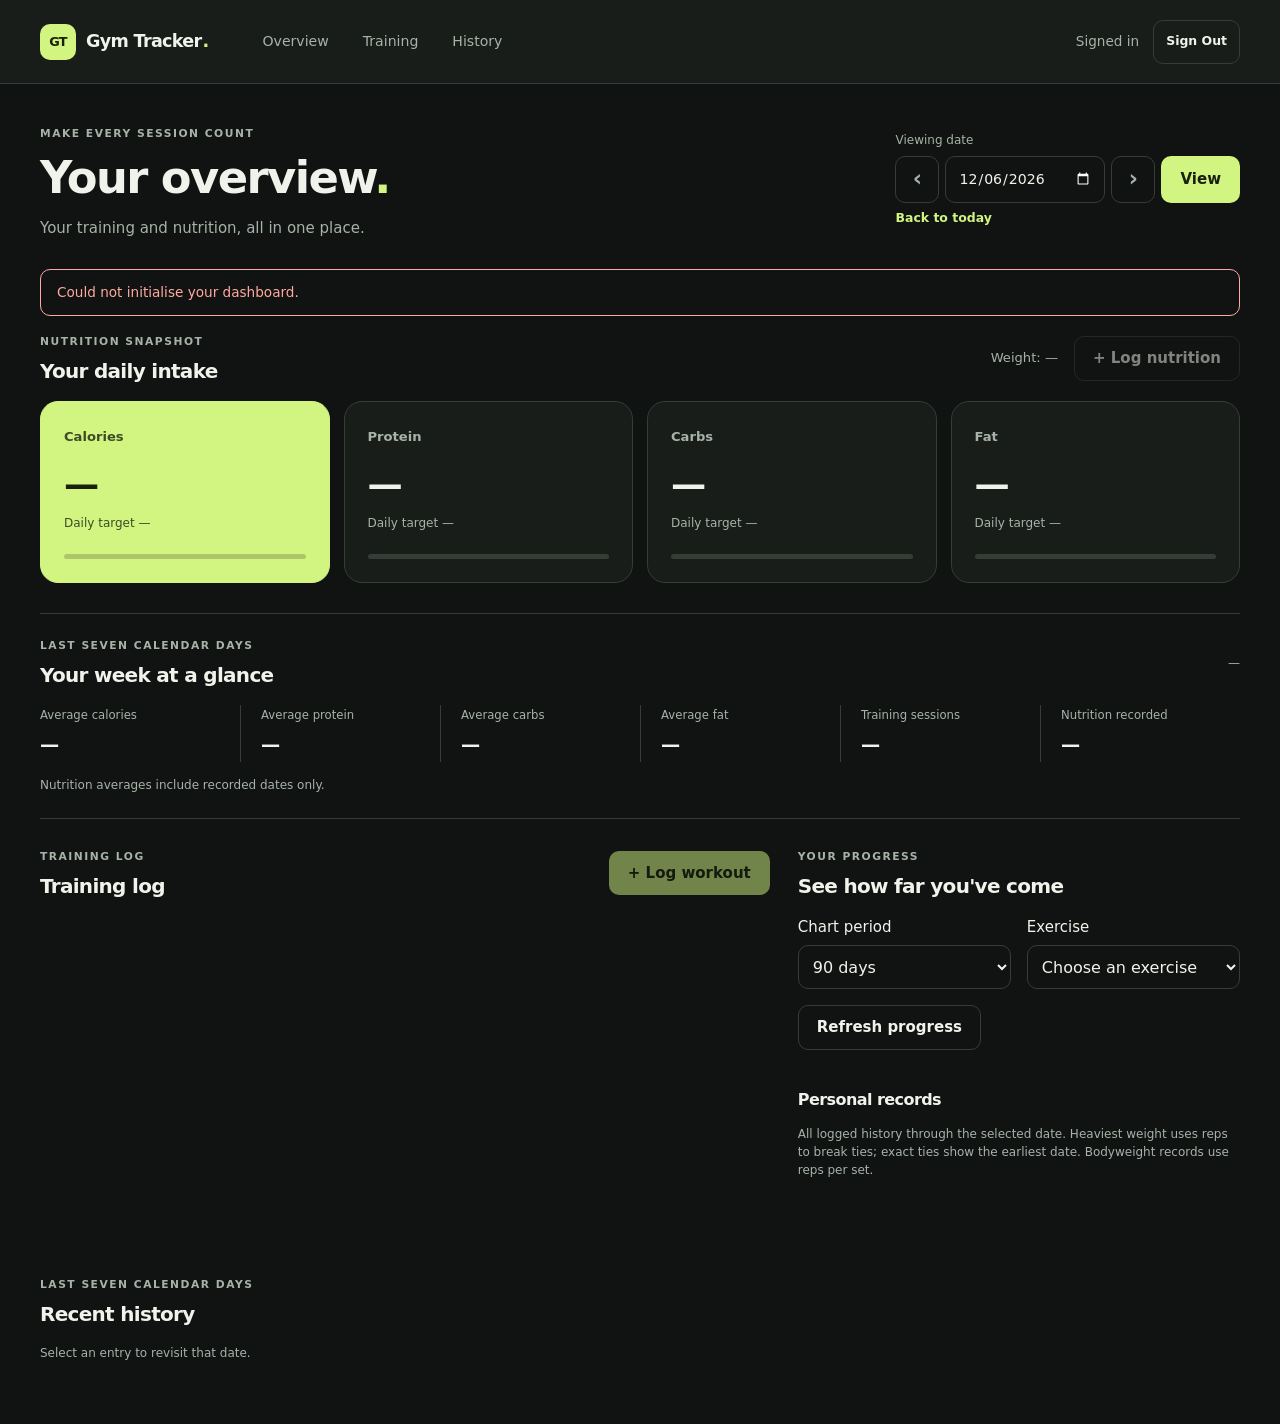
==== src/main/resources/static/index.html @ c2dffd8e "Add progress charts and private exercise records" ====
<!DOCTYPE html>
<html lang="en">
<head>
    <meta charset="UTF-8">
    <meta name="viewport"
          content="width=device-width, initial-scale=1.0">

    <title>Gym & Nutrition Tracker</title>

    <link rel="stylesheet" href="styles.css">
    <script src="app.js" defer></script>
    <script src="workout-tools.js" defer></script>
    <script src="progress.js" defer></script>
</head>

<body>
<a class="skip-link" href="#dashboard-content">Skip to dashboard</a>
<div class="topbar">
    <a class="brand" href="/" aria-label="Gym Tracker home"><span class="brand-mark" aria-hidden="true">GT</span> Gym Tracker<span class="brand-dot" aria-hidden="true">.</span></a>
    <nav class="main-nav" aria-label="Dashboard sections">
        <a href="#nutrition">Overview</a>
        <a href="#training">Training</a>
        <a href="#history">History</a>
    </nav>
    <div class="user-menu">
        <span id="current-user" class="current-user">Signed in</span>
        <button id="logout-button" class="secondary-button compact-button" type="button">Sign Out</button>
    </div>
</div>
<header class="header">
    <div>
        <p class="eyebrow">Make every session count</p>
        <h1>Your overview<span class="accent">.</span></h1>
        <p class="page-description">Your training and nutrition, all in one place.</p>
    </div>

    <div class="header-controls">
        <div class="date-control">
            <label for="dashboard-date">Viewing date</label>

            <div class="date-row">
                <button id="previous-date" class="icon-button" type="button" aria-label="Previous date">‹</button>
                <input id="dashboard-date" type="date" required>
                <button id="next-date" class="icon-button" type="button" aria-label="Next date">›</button>
                <button id="load-dashboard" type="button">
                    View
                </button>
            </div>
            <button id="today-date" class="text-button" type="button">Back to today</button>
        </div>
    </div>
</header>

<main id="dashboard-content" tabindex="-1">
    <p id="status-message" class="status" role="status" aria-live="polite"></p>

    <section id="nutrition" aria-labelledby="day-title">
        <div class="section-heading">
            <div>
                <p class="eyebrow">Nutrition snapshot</p>
                <h2 id="day-title" tabindex="-1">Your daily intake</h2>
            </div>

            <div class="section-actions">
    <span id="weight-value" class="weight">
        Weight: —
    </span>
                <button
                        id="open-nutrition-form"
                        class="secondary-button"
                        type="button">
                    + Log nutrition
                </button>
            </div>
        </div>

        <div class="macro-grid">
            <article class="macro-card calories-card">
                <span>Calories</span>
                <strong id="calories-value">—</strong>
                <span id="calories-target" class="macro-target">Daily target —</span>
                <progress id="calories-progress" aria-label="Calories toward daily target" value="0" max="1"></progress>
            </article>

            <article class="macro-card">
                <span>Protein</span>
                <strong id="protein-value">—</strong>
                <span id="protein-target" class="macro-target">Daily target —</span>
                <progress id="protein-progress" aria-label="Protein toward daily target" value="0" max="1"></progress>
            </article>

            <article class="macro-card">
                <span>Carbs</span>
                <strong id="carbs-value">—</strong>
                <span id="carbs-target" class="macro-target">Daily target —</span>
                <progress id="carbs-progress" aria-label="Carbs toward daily target" value="0" max="1"></progress>
            </article>

            <article class="macro-card">
                <span>Fat</span>
                <strong id="fat-value">—</strong>
                <span id="fat-target" class="macro-target">Daily target —</span>
                <progress id="fat-progress" aria-label="Fat toward daily target" value="0" max="1"></progress>
            </article>
        </div>

        <p id="nutrition-notes" class="notes"></p>
    </section>

    <section class="weekly-section" aria-labelledby="weekly-title">
        <div class="section-heading">
            <div>
                <p class="eyebrow">Last seven calendar days</p>
                <h2 id="weekly-title">Your week at a glance</h2>
            </div>

            <span id="weekly-period" class="history-meta">—</span>
        </div>

        <div class="weekly-grid">
            <article class="summary-card">
                <span>Average calories</span>
                <strong id="average-calories">—</strong>
            </article>

            <article class="summary-card">
                <span>Average protein</span>
                <strong id="average-protein">—</strong>
            </article>

            <article class="summary-card">
                <span>Average carbs</span>
                <strong id="average-carbs">—</strong>
            </article>

            <article class="summary-card">
                <span>Average fat</span>
                <strong id="average-fat">—</strong>
            </article>

            <article class="summary-card">
                <span>Training sessions</span>
                <strong id="training-sessions">—</strong>
            </article>

            <article class="summary-card">
                <span>Nutrition recorded</span>
                <strong id="nutrition-days-logged">—</strong>
            </article>
        </div>
        <p class="section-caption">Nutrition averages include recorded dates only.</p>
    </section>

    <div class="dashboard-columns">
    <section id="training" aria-labelledby="training-title">
        <div class="section-heading">
            <div>
                <p class="eyebrow">Training log</p>
                <h2 id="training-title">Training log</h2>
            </div>

            <button
                    id="open-workout-form"
                    class="primary-button"
                    type="button">
                + Log workout
            </button>
        </div>

        <div id="workout-container"></div>
    </section>

    <section id="progress" aria-labelledby="progress-title">
        <div class="section-heading"><div><p class="eyebrow">Your progress</p><h2 id="progress-title">See how far you've come</h2></div></div>
        <div class="progress-controls">
            <label class="field">Chart period<select id="progress-period"><option value="30">30 days</option><option value="90" selected>90 days</option><option value="365">1 year</option></select></label>
            <label class="field">Exercise<select id="progress-exercise"><option value="">Choose an exercise</option></select></label>
            <button id="progress-retry" class="secondary-button" type="button">Refresh progress</button>
        </div>
        <p id="progress-status" class="section-caption" role="status"></p>
        <div id="progress-charts" class="progress-grid"></div>
        <h3>Personal records</h3>
        <p class="section-caption">All logged history through the selected date. Heaviest weight uses reps to break ties; exact ties show the earliest date. Bodyweight records use reps per set.</p>
        <div id="progress-records" class="progress-grid"></div>
    </section>

    <section id="history" aria-labelledby="history-title">
        <div class="section-heading">
            <div>
                <p class="eyebrow">Last seven calendar days</p>
                <h2 id="history-title">Recent history</h2>
            </div>
        </div>

        <div id="recent-history-container"></div>
        <p class="section-caption">Select an entry to revisit that date.</p>
    </section>
    </div>

    <dialog id="nutrition-dialog" aria-labelledby="nutrition-form-title">
        <form id="nutrition-form">
            <div class="dialog-heading">
                <div>
                    <p class="eyebrow">Daily intake</p>
                    <h2 id="nutrition-form-title">Log nutrition</h2>
                </div>

                <button
                        id="close-nutrition-form"
                        class="icon-button"
                        type="button"
                        aria-label="Close">
                    ×
                </button>
            </div>

            <div class="form-grid">
                <label class="field full-width">
                    <span>Date</span>
                    <input
                            name="date"
                            type="date"
                            required>
                </label>

                <label class="field">
                    <span>Calories</span>
                    <input
                            name="calories"
                            type="number"
                            min="1"
                            required>
                </label>

                <label class="field">
                    <span>Protein (g)</span>
                    <input
                            name="proteinG"
                            type="number"
                            min="0"
                            required>
                </label>

                <label class="field">
                    <span>Carbs (g)</span>
                    <input
                            name="carbsG"
                            type="number"
                            min="0"
                            required>
                </label>

                <label class="field">
                    <span>Fat (g)</span>
                    <input
                            name="fatG"
                            type="number"
                            min="0"
                            required>
                </label>

                <label class="field full-width">
                    <span>Morning weight (kg)</span>
                    <input
                            name="weightKg"
                            type="number"
                            min="1"
                            step="0.1">
                </label>

                <label class="field full-width">
                    <span>Notes</span>
                    <textarea
                            name="notes"
                            rows="3"
                            maxlength="250"></textarea>
                </label>
            </div>

            <p
                    id="nutrition-form-status"
                    class="status"
                    aria-live="polite">
            </p>

            <div class="dialog-actions">
                <button
                        id="cancel-nutrition-form"
                        class="secondary-button"
                        type="button">
                    Cancel
                </button>

                <button
                        id="save-nutrition"
                        type="submit">
                    Save Nutrition
                </button>
            </div>
        </form>
    </dialog>

    <dialog id="workout-dialog" class="workout-form-dialog" aria-labelledby="workout-form-title">
        <form id="workout-form">
            <div class="dialog-heading">
                <div>
                    <p class="eyebrow">Training session</p>
                    <h2 id="workout-form-title">Log Workout</h2>
                </div>

                <button
                        id="close-workout-form"
                        class="icon-button"
                        type="button"
                        aria-label="Close">
                    ×
                </button>
            </div>

            <div id="workout-template-tools" class="template-tools">
                <label class="field" for="workout-template-select"><span>Start from a template</span>
                    <select id="workout-template-select"><option value="">Choose a template</option></select>
                </label>
                <div class="template-actions">
                    <button id="apply-workout-template" class="secondary-button" type="button" disabled>Use template</button>
                    <button id="delete-workout-template" class="secondary-button" type="button" disabled>Delete template</button>
                </div>
                <p id="workout-template-status" class="status" role="status"></p>
            </div>
            <div class="form-grid">
                <label class="field">
                    <span>Date</span>
                    <input name="date" type="date" required>
                </label>

                <label class="field">
                    <span>Workout name</span>
                    <input
                            name="workout"
                            type="text"
                            maxlength="100"
                            placeholder="Chest + Triceps"
                            required>
                </label>

                <label class="field full-width">
                    <span>Workout notes</span>
                    <textarea
                            name="notes"
                            rows="2"
                            maxlength="500"></textarea>
                </label>

                <label class="rest-option full-width">
                    <input id="rest-workout" type="checkbox">
                    <span>This was a rest day</span>
                </label>
            </div>

            <p id="previous-workout-status" class="comparison-status" role="status"></p>
            <div id="exercise-editor-section">
                <div class="editor-section-heading">
                    <h3>Exercises</h3>
                    <button
                            id="add-exercise"
                            class="secondary-button compact-button"
                            type="button">
                        Add Exercise
                    </button>
                </div>

                <div id="exercise-editors"></div>
                <p class="section-caption">For bodyweight sets, leave weight blank. Add as many sets as you need, up to 20 per exercise.</p>
                <button id="save-workout-template" class="secondary-button template-save" type="button">Save as template</button>
                <p class="section-caption">Saves exercise names, notes and set counts. Weights and reps stay in your workout log.</p>
            </div>

            <p
                    id="workout-form-status"
                    class="status"
                    aria-live="polite">
            </p>

            <div class="dialog-actions">
                <button
                        id="cancel-workout-form"
                        class="secondary-button"
                        type="button">
                    Cancel
                </button>

                <button id="save-workout" type="submit">
                    Save Workout
                </button>
            </div>
        </form>
    </dialog>

    <template id="exercise-editor-template">
        <fieldset class="exercise-editor">
            <div class="exercise-editor-heading">
                <strong class="exercise-editor-number">Exercise</strong>
                <button
                        class="remove-exercise icon-button"
                        type="button"
                        aria-label="Remove exercise">
                    ×
                </button>
            </div>

            <label class="field">
                <span>Exercise name</span>
                <input
                        class="exercise-name"
                        type="text"
                        maxlength="100"
                        placeholder="Bench Press"
                        required>
            </label>

            <div class="sets-heading">
                <span>Sets</span>
                <button
                        class="add-set secondary-button compact-button"
                        type="button">
                    Add Set
                </button>
            </div>

            <div class="set-editors"></div>
            <p class="previous-exercise section-caption"></p>

            <label class="field">
                <span>Exercise notes</span>
                <textarea
                        class="exercise-notes"
                        rows="2"
                        maxlength="500"></textarea>
            </label>
        </fieldset>
    </template>

    <template id="set-editor-template">
        <div class="set-editor">
            <strong class="set-editor-number">Set</strong>

            <label class="field">
                <span>Weight (kg)</span>
                <input
                        class="set-weight"
                        type="number"
                        min="0"
                        step="0.1"
                        placeholder="Empty = BW">
            </label>

            <label class="field">
                <span>Reps</span>
                <input
                        class="set-reps"
                        type="number"
                        min="1"
                        required>
            </label>

            <button
                    class="remove-set icon-button"
                    type="button"
                    aria-label="Remove set">
                ×
            </button>
            <span class="previous-set"></span>
        </div>
    </template>
</main>
</body>
</html>
---- src/main/resources/static/styles.css ----
/* Shared, responsive training workspace. No external assets or fonts required. */
.template-tools { padding: 16px; margin-bottom: 22px; border: 1px solid var(--border); border-radius: 12px; }
.template-actions { display: flex; flex-wrap: wrap; gap: 8px; margin-top: 12px; }
.template-tools .status { margin: 12px 0 0; }
.template-save { margin-top: 16px; }
.field select { width: 100%; min-width: 0; min-height: 44px; padding: 10px; border: 1px solid var(--border); border-radius: 10px; background: var(--background); color: var(--text); font: inherit; font-size: 16px; }
.comparison-status { padding: 12px 0; margin: 8px 0; color: var(--muted); font-size: .875rem; }
.comparison-status:empty, .previous-set:empty, .previous-exercise:empty { display: none; }
.previous-set { grid-column: 1 / -1; color: var(--accent); font-size: .8125rem; overflow-wrap: anywhere; }
.previous-exercise { font-size: .8125rem; }
.recovery-shell { max-width: 520px; padding-block: 40px; }
.recovery-shell > .brand { margin-bottom: 24px; }
.recovery-shell h1 { font-size: 1.7rem; }
.recovery-shell .field > span, .recovery-shell .form-hint { font-size: .875rem; }
.recovery-links { margin: 24px 0 0; font-size: .875rem; }
:root {
    color-scheme: dark;
    --background: #101311;
    --surface: #191d1a;
    --surface-light: #222823;
    --border: #353d36;
    --text: #f0f3eb;
    --muted: #a7b2a8;
    --accent: #d2f582;
    --accent-hover: #e1ffa5;
    --danger: #ffaaa1;
    --radius: 18px;
}
* { box-sizing: border-box; }
[hidden] { display: none !important; }
html { scroll-padding-top: 24px; }
body { margin: 0; min-height: 100vh; background: var(--background); color: var(--text); font-family: "Segoe UI", system-ui, -apple-system, sans-serif; font-size: 15px; line-height: 1.5; -webkit-font-smoothing: antialiased; }
button, input, textarea { font: inherit; }
button, a { touch-action: manipulation; }
button, input { min-height: 44px; }
button { cursor: pointer; border: 1px solid transparent; border-radius: 10px; padding: 10px 18px; background: var(--accent); color: #19210c; font-weight: 650; transition: background 150ms ease, border-color 150ms ease; }
button:hover { background: var(--accent-hover); }
button:disabled { cursor: default; opacity: .5; }
a { color: inherit; }
:focus-visible { outline: 2px solid var(--accent); outline-offset: 4px; }
input, textarea { min-width: 0; border: 1px solid var(--border); border-radius: 10px; background: var(--background); color: var(--text); padding: 11px 12px; }
input::placeholder, textarea::placeholder { color: #859087; }
input:read-only { color: var(--muted); }
textarea { resize: vertical; }
h1, h2, h3, p { margin-top: 0; }
h1, h2, h3 { line-height: 1.2; letter-spacing: -.035em; }
h1 { font-size: clamp(2rem, 4vw, 2.8rem); margin-bottom: 12px; font-weight: 650; }
h2 { font-size: 1.25rem; margin-bottom: 0; font-weight: 600; }
h3 { font-size: 1rem; }
.accent, .brand-dot { color: var(--accent); }
.skip-link { position: absolute; top: -100px; left: 16px; z-index: 10; background: var(--accent); color: #101311; padding: 12px; }
.skip-link:focus { top: 12px; }
.topbar { display: flex; align-items: center; gap: 40px; min-height: 84px; padding: 16px max(24px, calc((100% - 1200px) / 2)); border-bottom: 1px solid var(--border); background: var(--surface); }
.brand { display: inline-flex; align-items: center; gap: 10px; text-decoration: none; font-size: 1.1rem; font-weight: 750; white-space: nowrap; letter-spacing: -.04em; }
.brand-mark { display: grid; place-items: center; width: 36px; height: 36px; border-radius: 10px; background: var(--accent); color: #19210c; font-size: .8rem; letter-spacing: -.06em; }
.brand-dot { margin-left: -9px; }
.main-nav { display: flex; gap: 6px; }
.main-nav a { padding: 10px 14px; text-decoration: none; border-radius: 8px; color: var(--muted); font-size: .88rem; }
.main-nav a:hover { background: var(--surface-light); color: var(--text); }
.user-menu { display: flex; align-items: center; gap: 14px; margin-left: auto; min-width: 0; }
.current-user { max-width: 160px; overflow: hidden; text-overflow: ellipsis; white-space: nowrap; color: var(--muted); font-size: .85rem; }
.header, main { width: min(100% - 48px, 1200px); margin-inline: auto; }
.header { display: flex; justify-content: space-between; align-items: center; gap: 24px; padding-block: 42px 30px; }
.eyebrow { margin-bottom: 9px; font-size: .67rem; font-weight: 700; letter-spacing: .14em; text-transform: uppercase; color: var(--muted); }
.page-description { margin: 0; color: var(--muted); }
.date-control label { display: block; color: var(--muted); font-size: .75rem; margin-bottom: 7px; }
.date-row { display: flex; gap: 6px; }
.date-row input { width: 160px; font-size: .88rem; }
.text-button { min-height: 32px; padding: 6px 0; color: var(--accent); background: transparent; border: 0; font-size: .78rem; }
.text-button:hover { background: transparent; text-decoration: underline; }
section { min-width: 0; margin-bottom: 30px; scroll-margin-top: 20px; }
.section-heading { display: flex; justify-content: space-between; align-items: center; gap: 16px; margin-bottom: 18px; }
.section-actions { display: flex; align-items: center; gap: 16px; }
.weight { color: var(--muted); font-size: .82rem; white-space: nowrap; }
.macro-grid { display: grid; grid-template-columns: repeat(4, minmax(0, 1fr)); gap: 14px; }
.macro-card { min-width: 0; padding: 23px; background: var(--surface); border: 1px solid var(--border); border-radius: var(--radius); }
.macro-card > span:first-child { font-size: .82rem; font-weight: 600; color: var(--muted); }
.macro-card strong { display: block; margin: 12px 0 2px; font-size: clamp(1.5rem, 3vw, 2.2rem); font-weight: 600; letter-spacing: -.05em; font-variant-numeric: tabular-nums; }
.macro-target { display: block; color: var(--muted); font-size: .75rem; }
.calories-card { background: var(--accent); color: #19210c; border-color: var(--accent); }
.calories-card > span:first-child, .calories-card .macro-target { color: #3d4c25; }
progress { display: block; width: 100%; height: 5px; margin-top: 22px; border: 0; border-radius: 10px; overflow: hidden; appearance: none; background: var(--border); }
progress::-webkit-progress-bar { background: var(--border); }
progress::-webkit-progress-value { background: var(--accent); border-radius: 10px; }
progress::-moz-progress-bar { background: var(--accent); }
.calories-card progress, .calories-card progress::-webkit-progress-bar { background: #abc76a; }
.calories-card progress::-webkit-progress-value { background: #33421b; }
.calories-card progress::-moz-progress-bar { background: #33421b; }
.notes { color: var(--muted); font-size: .83rem; margin: 12px 0 0; overflow-wrap: anywhere; }
.notes:empty { display: none; }
.weekly-section { padding-block: 24px; border-block: 1px solid var(--border); }
.weekly-grid { display: grid; grid-template-columns: repeat(6, minmax(0, 1fr)); }
.summary-card { padding: 2px 20px; border-left: 1px solid var(--border); }
.summary-card:first-child { border: 0; padding-left: 0; }
.summary-card span { display: block; color: var(--muted); font-size: .73rem; }
.summary-card strong { display: block; margin-top: 6px; font-size: 1.2rem; font-weight: 600; font-variant-numeric: tabular-nums; }
.section-caption { margin: 14px 0 0; color: var(--muted); font-size: .75rem; }
.dashboard-columns { display: grid; grid-template-columns: minmax(0, 1.65fr) minmax(0, 1fr); gap: 28px; align-items: start; padding-bottom: 32px; }
#workout-container { display: grid; gap: 16px; }
.workout-card { overflow: hidden; background: var(--surface); border: 1px solid var(--border); border-radius: var(--radius); }
.workout-title-row { display: flex; align-items: center; justify-content: space-between; gap: 12px; padding: 16px 22px; border-bottom: 1px solid var(--border); }
.workout-title { margin: 0; font-size: 1.04rem; overflow-wrap: anywhere; }
.workout-note, .workout-empty { margin: 0; padding: 14px 22px; color: var(--muted); font-size: .82rem; overflow-wrap: anywhere; }
.exercise { padding: 20px 22px; border-bottom: 1px solid var(--border); }
.exercise:last-child { border-bottom: 0; }
.exercise-heading { display: flex; justify-content: space-between; align-items: baseline; gap: 12px; margin-bottom: 12px; }
.exercise-heading h3 { margin: 0; font-size: .92rem; letter-spacing: -.015em; overflow-wrap: anywhere; }
.total-reps { color: var(--muted); font-size: .7rem; white-space: nowrap; }
.set-list { display: flex; flex-wrap: wrap; gap: 8px; }
.set { display: grid; gap: 3px; min-width: 92px; border: 1px solid var(--border); border-radius: 8px; padding: 8px 12px; font-size: .85rem; font-weight: 600; font-variant-numeric: tabular-nums; }
.set-label { color: var(--muted); font-size: .6rem; letter-spacing: .08em; text-transform: uppercase; font-weight: 500; }
.exercise-note { margin: 12px 0 0; color: var(--muted); font-size: .78rem; overflow-wrap: anywhere; }
.history-list { border: 1px solid var(--border); border-radius: var(--radius); overflow: hidden; background: var(--surface); }
.history-row { display: grid; grid-template-columns: 1fr auto; align-items: center; gap: 6px 12px; width: 100%; border: 0; border-bottom: 1px solid var(--border); border-radius: 0; background: transparent; color: var(--text); padding: 16px 20px; text-align: left; }
.history-row:last-child { border-bottom: 0; }
.history-row:hover { background: var(--surface-light); }
.history-row[aria-current="date"] { background: #252e20; box-shadow: inset 3px 0 var(--accent); }
.history-row:focus-visible { outline-offset: -4px; }
.history-date { grid-column: 1; font-size: .7rem; color: var(--muted); font-weight: 500; }
.history-details { grid-column: 1; display: grid; gap: 4px; min-width: 0; overflow-wrap: anywhere; }
.history-details strong { font-size: .85rem; font-weight: 600; }
.history-meta { color: var(--muted); font-size: .75rem; font-weight: 400; }
.history-arrow { grid-column: 2; grid-row: 1 / 3; color: var(--muted); font-size: 1.5rem; }
.status { color: var(--muted); font-size: .85rem; margin: 0 0 18px; }
.status:empty { display: none; }
.status.error { color: var(--danger); }
.status.success { color: var(--accent); }
.status.error, .status.success { padding: 12px 16px; border: 1px solid currentColor; border-radius: 10px; }
.empty-state { display: grid; justify-items: center; gap: 12px; min-height: 190px; align-content: center; border: 1px dashed var(--border); border-radius: var(--radius); color: var(--muted); padding: 28px; text-align: center; font-size: .85rem; }
.empty-state strong { color: var(--text); font-weight: 600; font-size: 1rem; }
.secondary-button { border: 1px solid var(--border); background: transparent; color: var(--text); }
.secondary-button:hover { background: var(--surface-light); border-color: #62705f; }
.compact-button { padding: 8px 12px; font-size: .78rem; }
.icon-button { flex: 0 0 44px; width: 44px; min-height: 44px; padding: 0; border: 1px solid var(--border); background: transparent; color: var(--muted); font-size: 1.4rem; }
.icon-button:hover { background: var(--surface-light); color: var(--text); }
dialog { width: min(100% - 32px, 560px); max-height: calc(100dvh - 40px); border: 1px solid var(--border); border-radius: 22px; background: var(--surface); color: var(--text); padding: 0; box-shadow: 0 24px 100px #0008; overscroll-behavior: contain; }
dialog.workout-form-dialog { width: min(100% - 32px, 720px); }
dialog::backdrop { background: #080d0bc9; backdrop-filter: blur(6px); }
body:has(dialog[open]) { overflow: hidden; }
dialog form { padding: 26px; }
.dialog-heading, .editor-section-heading, .exercise-editor-heading, .sets-heading { display: flex; align-items: center; justify-content: space-between; gap: 12px; }
.dialog-heading { margin-bottom: 24px; }
.form-grid { display: grid; grid-template-columns: repeat(2, minmax(0, 1fr)); gap: 16px; }
.field { display: grid; gap: 7px; min-width: 0; }
.field > span, .sets-heading > span { color: var(--muted); font-size: .78rem; }
.field input, .field textarea { width: 100%; font-size: 16px; }
.full-width { grid-column: 1 / -1; }
.rest-option { display: flex; align-items: center; gap: 10px; padding: 12px; border: 1px solid var(--border); border-radius: 10px; font-size: .85rem; }
.rest-option input { width: 20px; min-height: 20px; accent-color: var(--accent); }
.editor-section-heading { margin-block: 24px 14px; }
.editor-section-heading h3 { margin: 0; }
#exercise-editors { display: grid; gap: 16px; }
.exercise-editor { display: grid; gap: 16px; min-width: 0; margin: 0; border: 1px solid var(--border); border-radius: 14px; padding: 18px; background: var(--background); }
.exercise-editor-heading strong { color: var(--accent); font-size: .75rem; text-transform: uppercase; letter-spacing: .08em; }
.set-editors { display: grid; gap: 10px; }
.set-editor { display: grid; grid-template-columns: 42px minmax(0, 1fr) minmax(0, 1fr) 44px; align-items: end; gap: 10px; }
.set-editor-number { align-self: end; display: grid; align-items: center; min-height: 46px; color: var(--muted); font-size: .72rem; font-weight: 500; }
.dialog-actions { position: sticky; bottom: -26px; display: flex; justify-content: end; gap: 10px; margin: 24px -26px -26px; padding: 18px 26px; border-top: 1px solid var(--border); background: var(--surface); }
dialog .status { margin-top: 16px; }
.auth-page { display: grid; align-items: center; }
.auth-shell { display: grid; grid-template-columns: 1fr 1.1fr; align-items: center; gap: 80px; max-width: 1060px; padding-block: 64px; }
.auth-heading .brand { margin-bottom: 72px; }
.auth-heading h1 { font-size: clamp(2.7rem, 5vw, 4.5rem); line-height: 1.07; letter-spacing: -.06em; max-width: 500px; margin-bottom: 24px; }
.auth-heading > p { max-width: 350px; color: var(--muted); line-height: 1.8; }
.auth-detail { display: flex; gap: 12px; align-items: baseline; margin-top: 40px; padding-top: 24px; border-top: 1px solid var(--border); color: var(--muted); font-size: .82rem; }
.auth-detail span:first-child { color: var(--accent); }
.auth-panel { border: 1px solid var(--border); border-radius: 22px; padding: 28px; background: var(--surface); }
.auth-switch { display: grid; grid-template-columns: 1fr 1fr; padding: 4px; margin-bottom: 28px; background: var(--background); border-radius: 12px; gap: 4px; }
.auth-switch button { background: transparent; color: var(--muted); font-size: .85rem; }
.auth-switch button[aria-pressed="true"] { background: var(--surface-light); color: var(--text); }
.auth-card { margin: 0; }
.auth-form { display: grid; gap: 18px; margin-top: 24px; }
.auth-form > button { width: 100%; }
.auth-form .status { margin-bottom: 0; }
.form-hint { font-size: .75rem; color: var(--muted); margin: 0; }
@media (max-width: 1050px) {
    .topbar { gap: 20px; }
    .current-user { max-width: 100px; }
    .weekly-grid { grid-template-columns: repeat(3, minmax(0, 1fr)); gap: 22px 0; }
    .summary-card:nth-child(4) { border-left: 0; padding-left: 0; }
    .auth-shell { gap: 36px; }
}
@media (max-width: 800px) {
    .topbar { flex-wrap: wrap; gap: 12px; padding: 16px 24px 8px; }
    .main-nav { order: 3; width: 100%; }
    .main-nav a { flex: 1; text-align: center; }
    .current-user { max-width: 140px; }
    .header { align-items: start; flex-direction: column; gap: 20px; padding-top: 30px; }
    .date-control { display: flex; flex-wrap: wrap; align-items: center; gap: 10px; }
    .date-control label { width: 100%; margin: 0; }
    .macro-grid { grid-template-columns: repeat(2, minmax(0, 1fr)); }
    .dashboard-columns { grid-template-columns: 1fr; gap: 0; }
    .auth-shell { grid-template-columns: 1fr; max-width: 560px; gap: 28px; padding-block: 32px; }
    .auth-heading .brand { margin-bottom: 24px; }
    .auth-heading h1 { font-size: 2.5rem; }
    .auth-heading > p { margin-bottom: 0; max-width: none; }
    .auth-detail { display: none; }
}
@media (max-width: 520px) {
    .header, main { width: calc(100% - 32px); }
    .topbar { padding-inline: 16px; }
    .current-user { display: none; }
    .brand { font-size: 1rem; }
    .page-description { font-size: .85rem; }
    .date-row { width: 100%; }
    .date-row input { flex: 1; width: 120px; }
    .date-row > button:last-child { padding-inline: 14px; }
    .section-heading { flex-wrap: wrap; gap: 12px; }
    .section-actions { width: 100%; justify-content: space-between; }
    .macro-card { padding: 18px; }
    .macro-card strong { font-size: 1.8rem; }
    .weekly-grid { grid-template-columns: repeat(2, minmax(0, 1fr)); }
    .summary-card:nth-child(n) { padding-inline: 16px; border-left: 1px solid var(--border); }
    .summary-card:nth-child(odd) { padding-left: 0; border: 0; }
    .workout-title-row, .exercise { padding-inline: 16px; }
    .total-reps { font-size: .65rem; }
    .set { min-width: 80px; padding-inline: 9px; }
    dialog, dialog.workout-form-dialog { width: calc(100% - 16px); max-height: calc(100dvh - 16px); border-radius: 16px; }
    dialog form { padding: 18px; }
    .dialog-actions { bottom: -18px; margin-inline: -18px; margin-bottom: -18px; padding: 14px 18px; }
    .dialog-actions button { flex: 1; padding-inline: 10px; }
    .exercise-editor { padding: 12px; }
    .set-editor { grid-template-columns: 30px minmax(0, 1fr) minmax(0, 1fr) 44px; gap: 6px; }
    .set-editor .field input { padding-inline: 7px; }
    .set-editor .field > span { font-size: .68rem; }
    .auth-panel { padding: 22px; }
    .auth-form .form-grid { grid-template-columns: 1fr; }
}
@media (prefers-reduced-motion: reduce) {
    *, *::before, *::after { transition: none !important; scroll-behavior: auto !important; }
}
/* Progress panels share the dashboard's spacing and remain readable on phones. */
.progress-controls { display: flex; flex-wrap: wrap; gap: 16px; align-items: end; margin-bottom: 16px; }
.progress-controls .field { flex: 1 1 180px; min-width: 0; }
.progress-grid { display: grid; grid-template-columns: repeat(auto-fit, minmax(min(100%, 300px), 1fr)); gap: 16px; margin: 20px 0; }
.progress-card { border: 1px solid #dce4e1; border-radius: 18px; padding: 20px; min-width: 0; background: #fff; }
.progress-card svg { width: 100%; height: auto; color: #176b56; }
.progress-card svg text { font-size: 11px; fill: #42564e; }
.progress-card summary { cursor: pointer; padding: 12px 0; }
.progress-card table { width: 100%; border-collapse: collapse; }
.progress-card th, .progress-card td { text-align: left; padding: 8px; border-bottom: 1px solid #e4ebe7; }
.record-value { font-size: 1.8rem; font-weight: 700; color: #176b56; margin: 12px 0; }
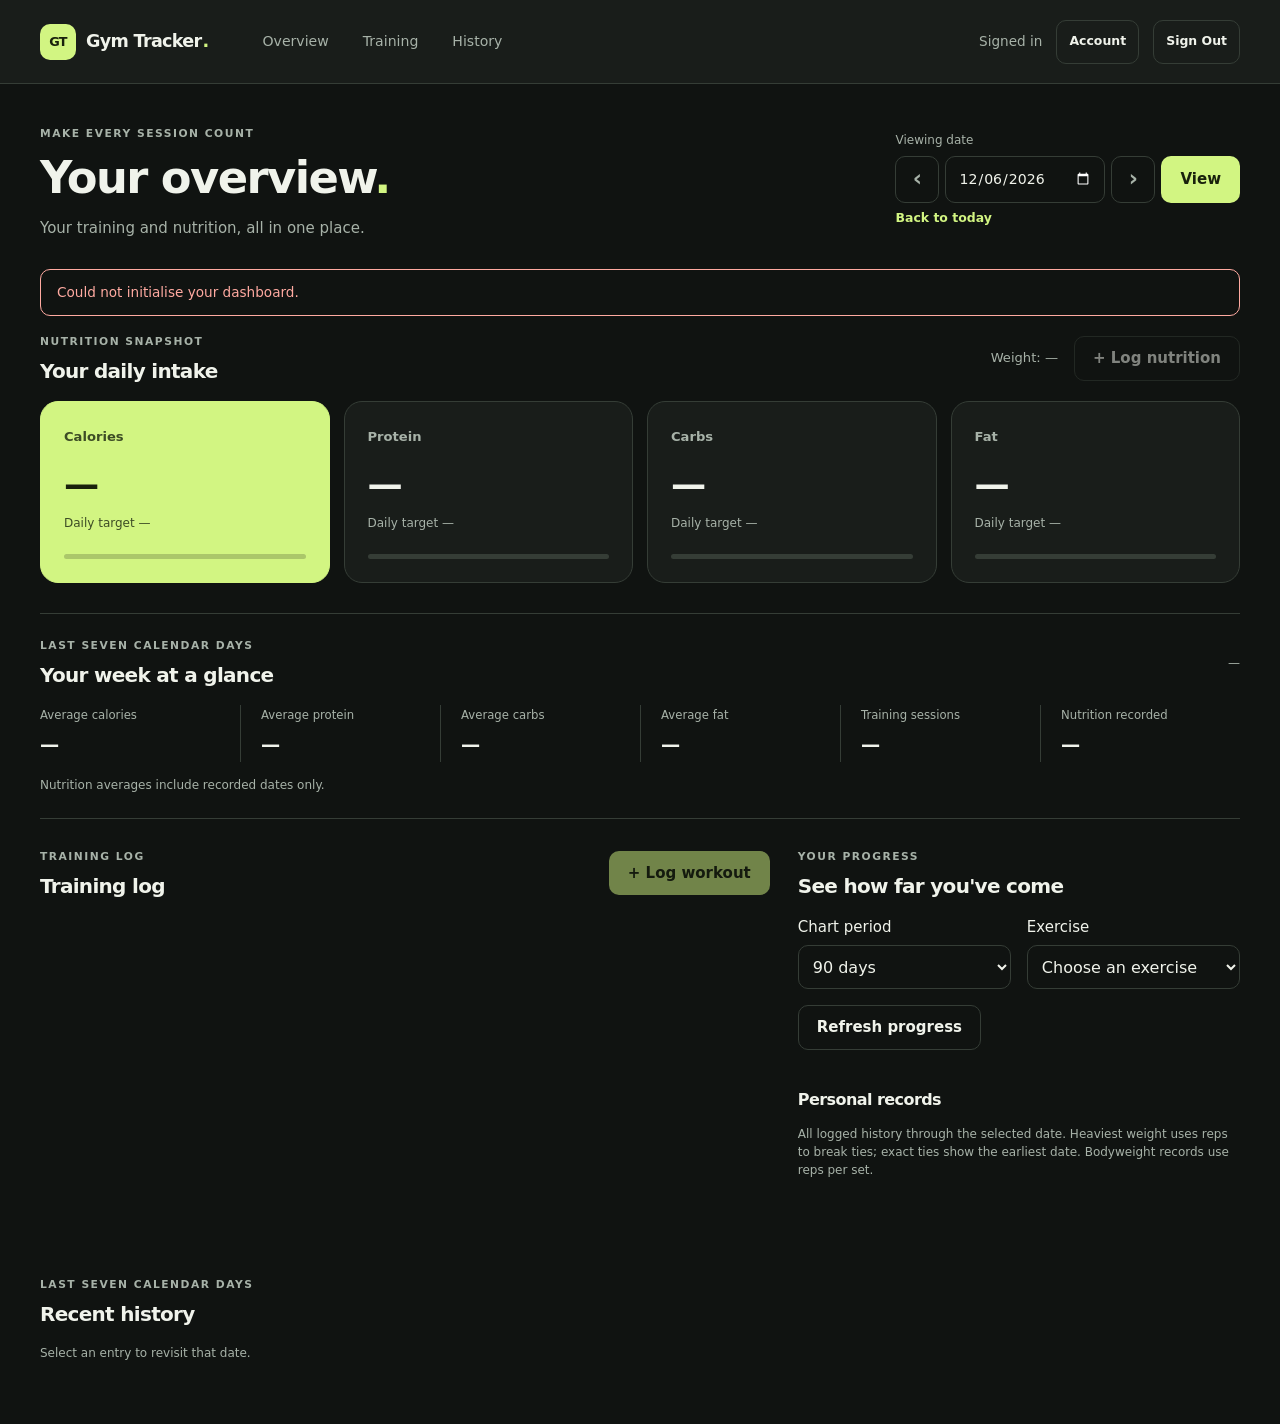
==== commit 3f9cae49: "Add private JSON data export and confirmed account deletion" ====
--- a/src/main/resources/static/index.html
+++ b/src/main/resources/static/index.html
@@ -11,6 +11,7 @@
     <script src="app.js" defer></script>
     <script src="workout-tools.js" defer></script>
     <script src="progress.js" defer></script>
+    <script src="account.js" defer></script>
 </head>
 
 <body>
@@ -24,6 +25,7 @@
     </nav>
     <div class="user-menu">
         <span id="current-user" class="current-user">Signed in</span>
+        <button id="open-account" class="secondary-button compact-button" type="button">Account</button>
         <button id="logout-button" class="secondary-button compact-button" type="button">Sign Out</button>
     </div>
 </div>
@@ -197,6 +199,22 @@
     </section>
     </div>
 
+    <dialog id="account-dialog" aria-labelledby="account-title">
+        <h2 id="account-title">Your account and data</h2>
+        <p>Download your profile, targets, nutrition, workouts and templates as JSON.</p>
+        <button id="export-account" class="secondary-button" type="button">Download my data</button>
+        <p id="account-status" class="status" role="status"></p>
+        <form id="delete-account-form">
+            <h3>Delete account permanently</h3>
+            <p>This removes your account, targets, nutrition, workouts, sets and templates from the active database. Download your data first if you want a copy. Deletion cannot be undone in the app.</p>
+            <p class="section-caption">Previously downloaded copies remain on your devices. Hosting backups expire according to the configured retention policy.</p>
+            <label class="field">Current password<input name="password" type="password" autocomplete="current-password" maxlength="128" required></label>
+            <label class="field">Type DELETE to confirm<input name="confirmation" autocomplete="off" pattern="DELETE" required></label>
+            <button id="delete-account-button" class="secondary-button" type="submit">Permanently delete my account</button>
+        </form>
+        <button id="close-account" class="secondary-button" type="button">Close</button>
+    </dialog>
+
     <dialog id="nutrition-dialog" aria-labelledby="nutrition-form-title">
         <form id="nutrition-form">
             <div class="dialog-heading">
@@ -358,6 +376,8 @@
             </div>
 
             <p id="previous-workout-status" class="comparison-status" role="status"></p>
+            <button id="repeat-last-workout" class="secondary-button" type="button" disabled>Repeat last workout</button>
+            <p class="section-caption">Enter a workout name and date, then copy its latest earlier session's exercises, exercise notes, weights and reps. Review the draft before saving.</p>
             <div id="exercise-editor-section">
                 <div class="editor-section-heading">
                     <h3>Exercises</h3>
--- a/src/main/resources/static/styles.css
+++ b/src/main/resources/static/styles.css
@@ -240,3 +240,6 @@
 .progress-card table { width: 100%; border-collapse: collapse; }
 .progress-card th, .progress-card td { text-align: left; padding: 8px; border-bottom: 1px solid #e4ebe7; }
 .record-value { font-size: 1.8rem; font-weight: 700; color: #176b56; margin: 12px 0; }
+#account-dialog { max-width: 560px; }
+#delete-account-form { display: grid; gap: 14px; margin: 24px 0; padding-top: 20px; border-top: 1px solid #dce4e1; }
+#delete-account-button { color: #9b2525; border-color: #9b2525; }
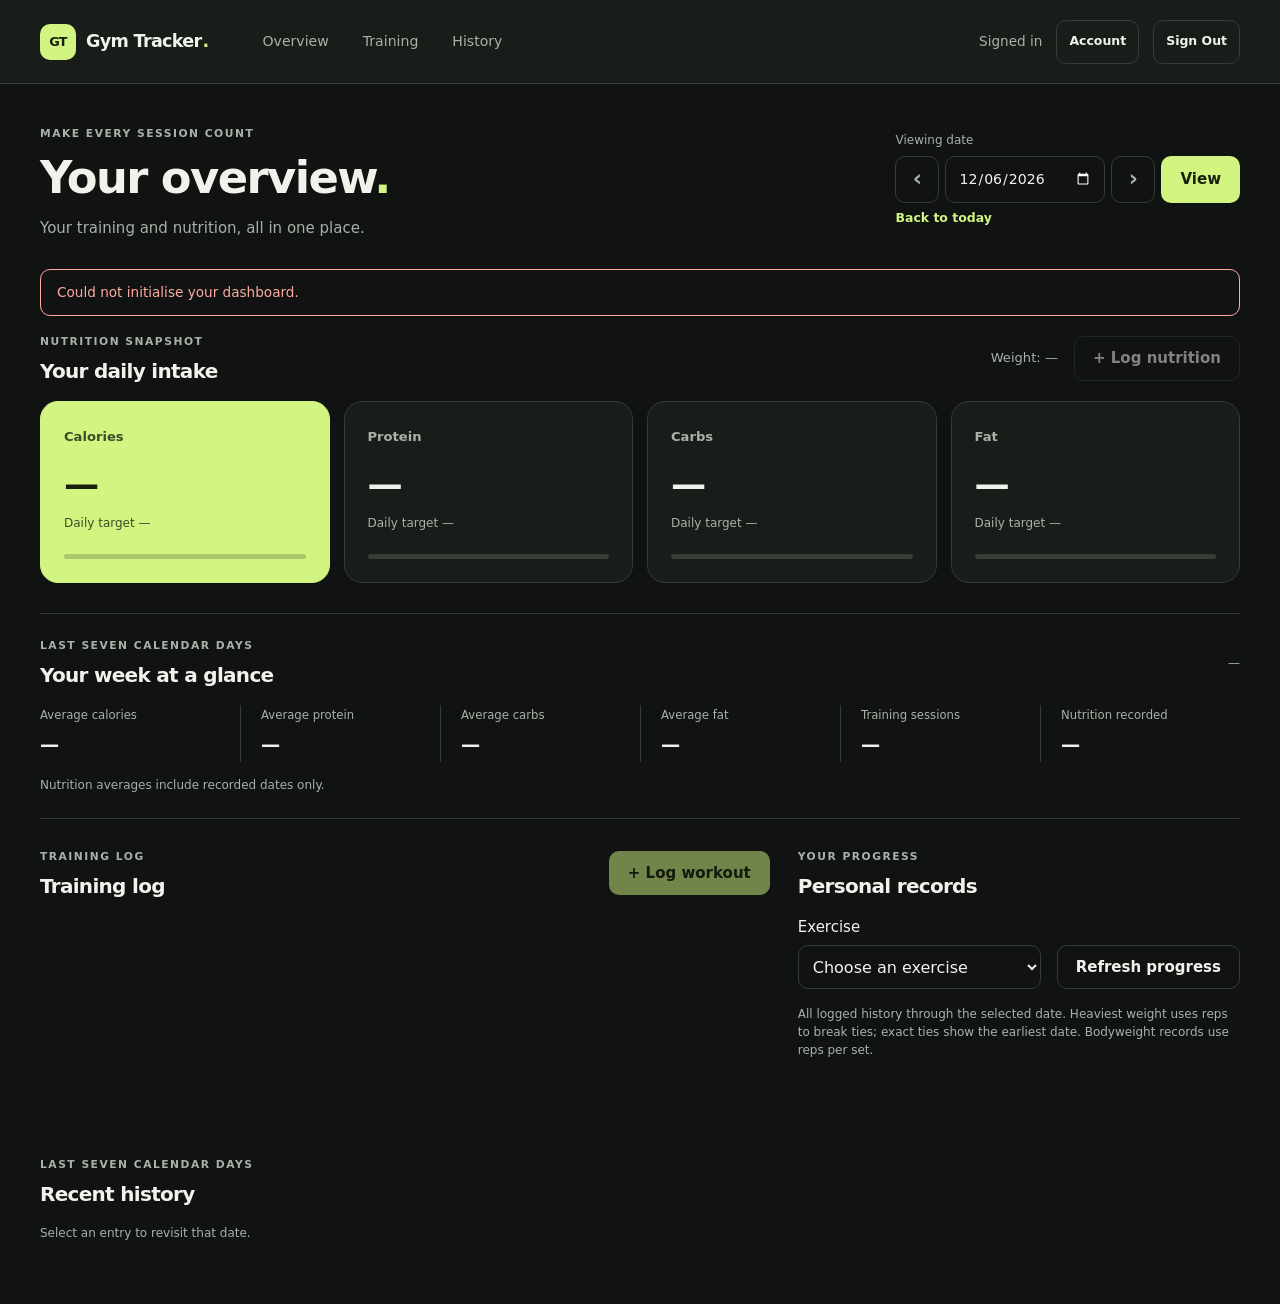
==== commit 355de6ee: "Remove dashboard charts and keep personal record cards" ====
--- a/src/main/resources/static/index.html
+++ b/src/main/resources/static/index.html
@@ -173,15 +173,12 @@
     </section>
 
     <section id="progress" aria-labelledby="progress-title">
-        <div class="section-heading"><div><p class="eyebrow">Your progress</p><h2 id="progress-title">See how far you've come</h2></div></div>
+        <div class="section-heading"><div><p class="eyebrow">Your progress</p><h2 id="progress-title">Personal records</h2></div></div>
         <div class="progress-controls">
-            <label class="field">Chart period<select id="progress-period"><option value="30">30 days</option><option value="90" selected>90 days</option><option value="365">1 year</option></select></label>
             <label class="field">Exercise<select id="progress-exercise"><option value="">Choose an exercise</option></select></label>
             <button id="progress-retry" class="secondary-button" type="button">Refresh progress</button>
         </div>
         <p id="progress-status" class="section-caption" role="status"></p>
-        <div id="progress-charts" class="progress-grid"></div>
-        <h3>Personal records</h3>
         <p class="section-caption">All logged history through the selected date. Heaviest weight uses reps to break ties; exact ties show the earliest date. Bodyweight records use reps per set.</p>
         <div id="progress-records" class="progress-grid"></div>
     </section>
--- a/src/main/resources/static/styles.css
+++ b/src/main/resources/static/styles.css
@@ -234,11 +234,6 @@
 .progress-controls .field { flex: 1 1 180px; min-width: 0; }
 .progress-grid { display: grid; grid-template-columns: repeat(auto-fit, minmax(min(100%, 300px), 1fr)); gap: 16px; margin: 20px 0; }
 .progress-card { border: 1px solid #dce4e1; border-radius: 18px; padding: 20px; min-width: 0; background: #fff; }
-.progress-card svg { width: 100%; height: auto; color: #176b56; }
-.progress-card svg text { font-size: 11px; fill: #42564e; }
-.progress-card summary { cursor: pointer; padding: 12px 0; }
-.progress-card table { width: 100%; border-collapse: collapse; }
-.progress-card th, .progress-card td { text-align: left; padding: 8px; border-bottom: 1px solid #e4ebe7; }
 .record-value { font-size: 1.8rem; font-weight: 700; color: #176b56; margin: 12px 0; }
 #account-dialog { max-width: 560px; }
 #delete-account-form { display: grid; gap: 14px; margin: 24px 0; padding-top: 20px; border-top: 1px solid #dce4e1; }
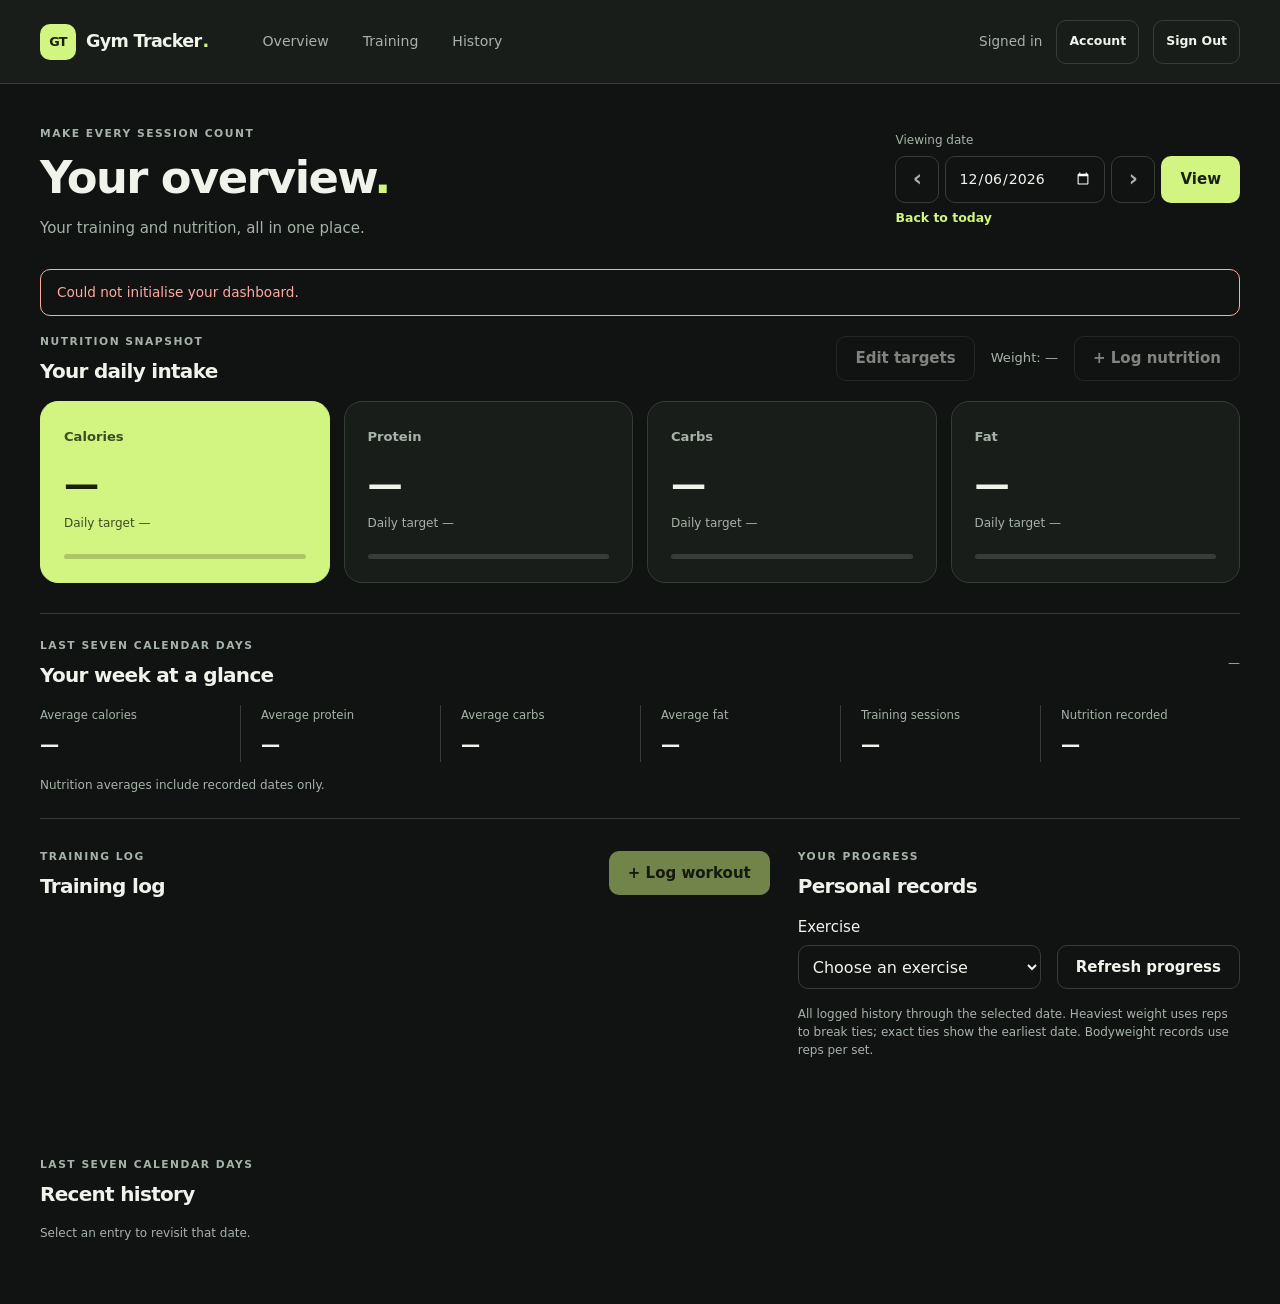
==== commit f76849fa: "Allow users to edit calorie and macro targets by effective date" ====
--- a/src/main/resources/static/index.html
+++ b/src/main/resources/static/index.html
@@ -12,6 +12,7 @@
     <script src="workout-tools.js" defer></script>
     <script src="progress.js" defer></script>
     <script src="account.js" defer></script>
+    <script src="targets.js" defer></script>
 </head>
 
 <body>
@@ -64,6 +65,7 @@
             </div>
 
             <div class="section-actions">
+                <button id="open-targets" class="secondary-button" type="button" data-dashboard-action disabled>Edit targets</button>
     <span id="weight-value" class="weight">
         Weight: —
     </span>
@@ -196,6 +198,34 @@
     </section>
     </div>
 
+    <dialog id="rest-confirm-dialog" class="confirmation-dialog" aria-labelledby="rest-confirm-title" aria-describedby="rest-confirm-description">
+        <form method="dialog">
+            <p class="eyebrow">Update training log</p>
+            <h2 id="rest-confirm-title">Change this workout to a rest day?</h2>
+            <p id="rest-confirm-description" class="confirmation-description">Saving as a rest day will remove this workout’s exercises and sets. This cannot be undone.</p>
+            <div class="confirmation-actions">
+                <button type="submit" value="cancel" class="secondary-button" autofocus>Keep editing</button>
+                <button type="submit" value="confirm">Save as rest day</button>
+            </div>
+        </form>
+    </dialog>
+
+    <dialog id="targets-dialog" aria-labelledby="targets-title">
+        <h2 id="targets-title">Edit daily targets</h2>
+        <p>Set your calorie and macro goals. Earlier dates keep their targets. These values apply from the chosen date until your next target change.</p>
+        <form id="targets-form">
+            <div class="form-grid">
+                <label class="field"><span>Apply from</span><input name="effectiveFrom" type="date" required></label>
+                <label class="field"><span>Calories (kcal)</span><input name="calories" type="number" min="1" max="2147483647" step="1" required></label>
+                <label class="field"><span>Protein (g)</span><input name="proteinG" type="number" min="0" max="9999" step="1" required></label>
+                <label class="field"><span>Carbs (g)</span><input name="carbsG" type="number" min="0" max="9999" step="1" required></label>
+                <label class="field"><span>Fat (g)</span><input name="fatG" type="number" min="0" max="9999" step="1" required></label>
+            </div>
+            <p id="targets-status" class="status" role="status"></p>
+            <button id="save-targets" type="submit">Save targets</button>
+        </form>
+        <button id="close-targets" class="secondary-button" type="button">Cancel</button>
+    </dialog>
     <dialog id="account-dialog" aria-labelledby="account-title">
         <h2 id="account-title">Your account and data</h2>
         <p>Download your profile, targets, nutrition, workouts and templates as JSON.</p>
--- a/src/main/resources/static/styles.css
+++ b/src/main/resources/static/styles.css
@@ -13,6 +13,19 @@
 .recovery-shell h1 { font-size: 1.7rem; }
 .recovery-shell .field > span, .recovery-shell .form-hint { font-size: .875rem; }
 .recovery-links { margin: 24px 0 0; font-size: .875rem; }
+/* Public sample dashboard and login invitation. */
+.demo-invitation { margin-top: 28px; }
+.demo-invitation p { font-size: .85rem; }
+.demo-link { display: inline-flex; align-items: center; justify-content: center; gap: 12px; background: var(--accent); color: #19210c; padding: 12px 18px; border-radius: 12px; font-weight: 650; text-decoration: none; text-align: center; }
+.demo-link:hover { background: var(--accent-hover); color: #19210c; }
+.demo-banner { display: flex; flex-wrap: wrap; align-items: center; justify-content: space-between; gap: 12px 24px; background: var(--surface); border: 1px solid var(--border); border-radius: var(--radius); padding: 20px 24px; }
+.demo-banner > strong { color: var(--accent); white-space: nowrap; }
+.demo-banner > span { flex: 1 1 240px; color: var(--muted); font-size: .85rem; }
+.demo-banner p { color: var(--muted); }
+#demo-date { max-width: 100%; }
+#demo-history .history-meta { grid-column: 1; }
+.exercise-heading h4 { margin: 0; font-size: .92rem; }
+
 :root {
     color-scheme: dark;
     --background: #101311;
@@ -233,8 +246,15 @@
 .progress-controls { display: flex; flex-wrap: wrap; gap: 16px; align-items: end; margin-bottom: 16px; }
 .progress-controls .field { flex: 1 1 180px; min-width: 0; }
 .progress-grid { display: grid; grid-template-columns: repeat(auto-fit, minmax(min(100%, 300px), 1fr)); gap: 16px; margin: 20px 0; }
-.progress-card { border: 1px solid #dce4e1; border-radius: 18px; padding: 20px; min-width: 0; background: #fff; }
-.record-value { font-size: 1.8rem; font-weight: 700; color: #176b56; margin: 12px 0; }
+.progress-card { border: 1px solid var(--border); border-radius: var(--radius); padding: 20px; min-width: 0; background: var(--surface); color: var(--text); }
+.progress-card > h3 { color: var(--text); }
+.progress-card > p:last-child { color: var(--muted); margin-bottom: 0; }
+.record-value { font-size: 1.8rem; font-weight: 700; color: var(--accent); margin: 12px 0; }
 #account-dialog { max-width: 560px; }
 #delete-account-form { display: grid; gap: 14px; margin: 24px 0; padding-top: 20px; border-top: 1px solid #dce4e1; }
 #delete-account-button { color: #9b2525; border-color: #9b2525; }
+.confirmation-dialog { max-width: 460px; }
+.confirmation-dialog h2 { font-size: 1.35rem; line-height: 1.3; }
+.confirmation-description { color: var(--muted); margin: 16px 0 24px; line-height: 1.6; }
+.confirmation-actions { display: flex; flex-wrap: wrap; justify-content: flex-end; gap: 10px; }
+.confirmation-actions button { flex: 1 1 150px; }
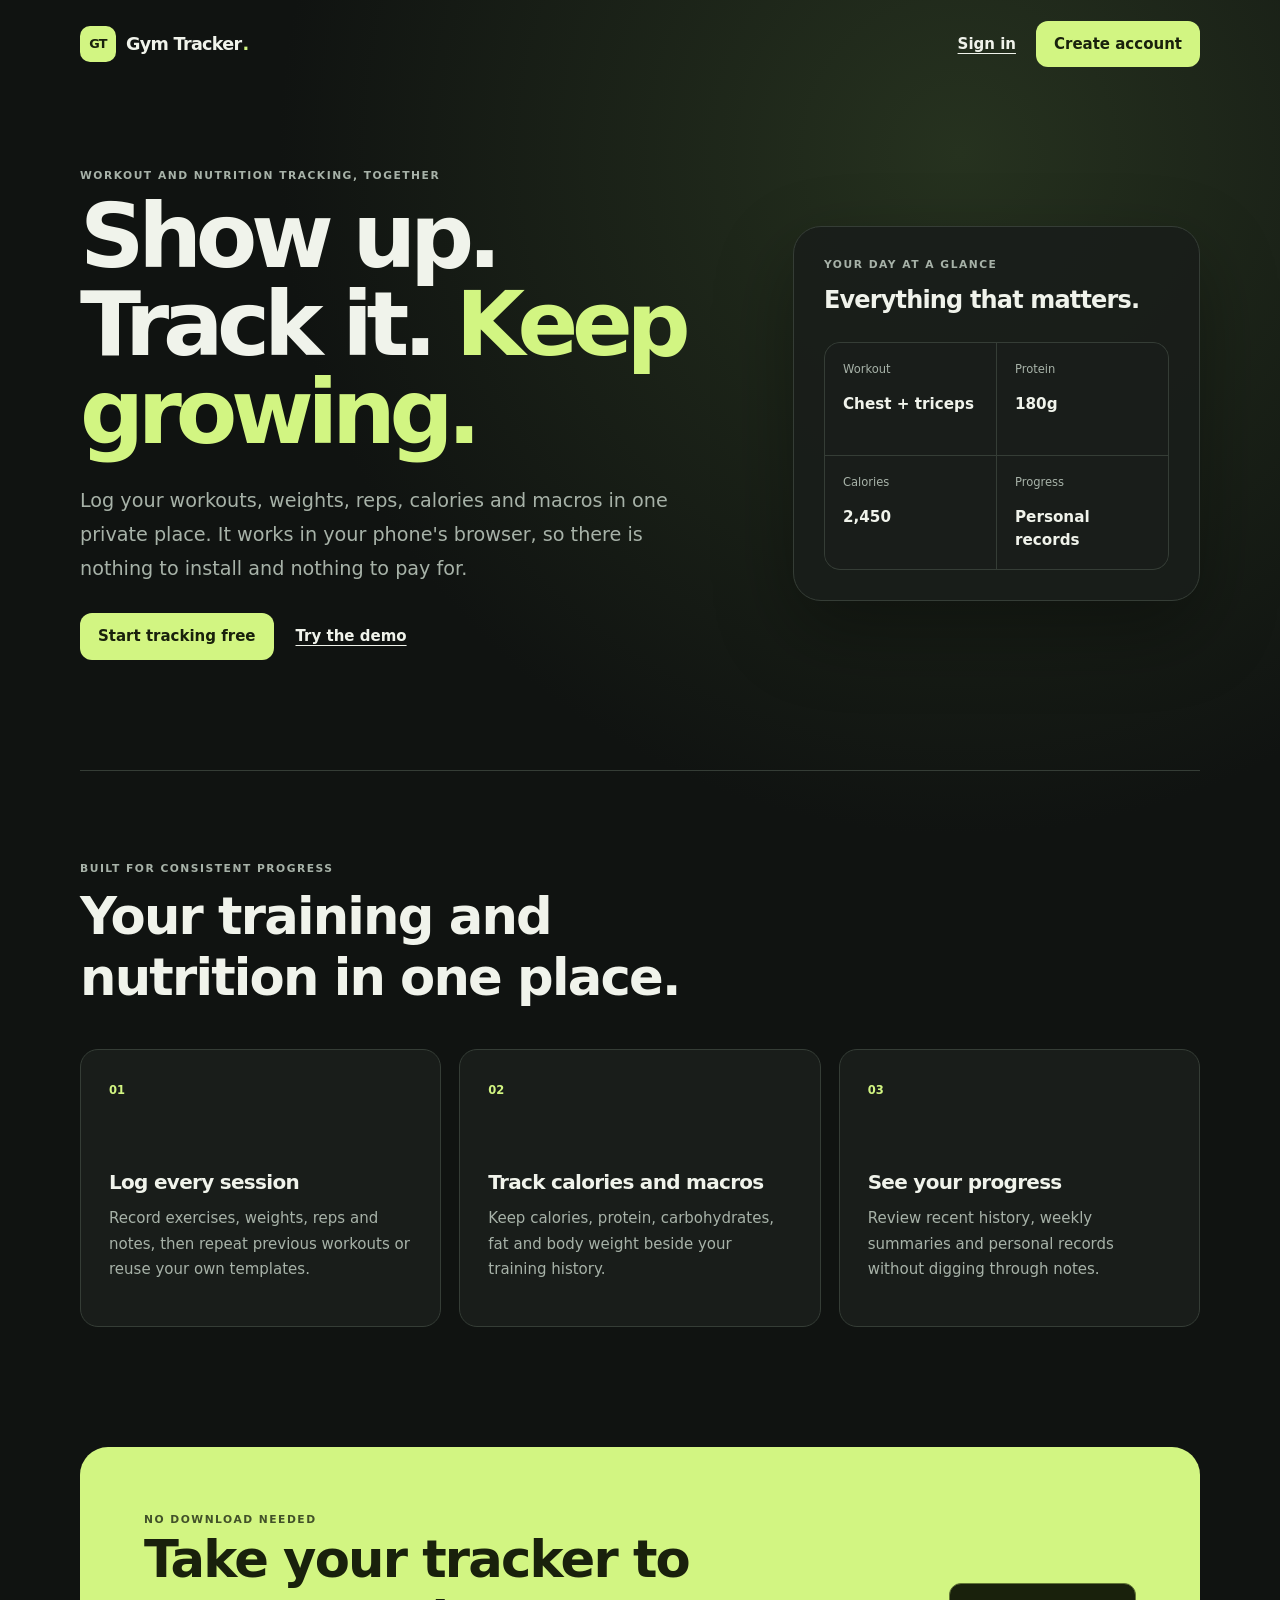
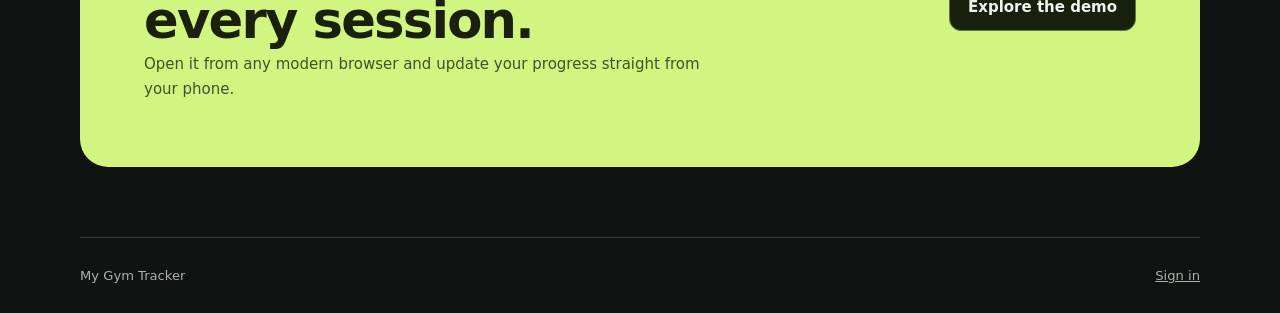
==== commit 15af4a0a: "Add a public SEO-friendly landing page" ====
--- a/src/main/resources/static/index.html
+++ b/src/main/resources/static/index.html
@@ -1,524 +1,113 @@
 <!DOCTYPE html>
-<html lang="en">
+<html lang="en-GB">
 <head>
     <meta charset="UTF-8">
-    <meta name="viewport"
-          content="width=device-width, initial-scale=1.0">
+    <meta name="viewport" content="width=device-width, initial-scale=1.0">
+    <title>My Gym Tracker – Free Workout and Nutrition Tracker</title>
+    <meta name="description" content="Track workouts, weights, reps, calories and macros from your phone. Try My Gym Tracker free without installing an app.">
+    <meta name="robots" content="index, follow">
+    <link rel="canonical" href="https://mygymtracker.co.uk/">
 
-    <title>Gym & Nutrition Tracker</title>
+    <meta property="og:type" content="website">
+    <meta property="og:site_name" content="My Gym Tracker">
+    <meta property="og:title" content="My Gym Tracker – Free Workout and Nutrition Tracker">
+    <meta property="og:description" content="Keep your workouts, nutrition and progress together in one private, phone-friendly tracker.">
+    <meta property="og:url" content="https://mygymtracker.co.uk/">
+    <meta name="twitter:card" content="summary">
+    <meta name="twitter:title" content="My Gym Tracker – Free Workout and Nutrition Tracker">
+    <meta name="twitter:description" content="Track workouts, weights, reps, calories and macros from your phone.">
 
     <link rel="stylesheet" href="styles.css">
-    <script src="app.js" defer></script>
-    <script src="workout-tools.js" defer></script>
-    <script src="progress.js" defer></script>
-    <script src="account.js" defer></script>
-    <script src="targets.js" defer></script>
+    <script type="application/ld+json">
+    {
+      "@context": "https://schema.org",
+      "@type": "WebApplication",
+      "name": "My Gym Tracker",
+      "url": "https://mygymtracker.co.uk/",
+      "description": "A free, phone-friendly workout and nutrition tracker for logging exercises, weights, reps, calories, macros and progress.",
+      "applicationCategory": "HealthApplication",
+      "operatingSystem": "Any",
+      "browserRequirements": "Requires a modern web browser",
+      "offers": {
+        "@type": "Offer",
+        "price": "0",
+        "priceCurrency": "GBP"
+      }
+    }
+    </script>
 </head>
+<body class="landing-page">
+<a class="skip-link" href="#main-content">Skip to content</a>
 
-<body>
-<a class="skip-link" href="#dashboard-content">Skip to dashboard</a>
-<div class="topbar">
-    <a class="brand" href="/" aria-label="Gym Tracker home"><span class="brand-mark" aria-hidden="true">GT</span> Gym Tracker<span class="brand-dot" aria-hidden="true">.</span></a>
-    <nav class="main-nav" aria-label="Dashboard sections">
-        <a href="#nutrition">Overview</a>
-        <a href="#training">Training</a>
-        <a href="#history">History</a>
+<header class="landing-nav">
+    <a class="brand" href="/" aria-label="My Gym Tracker home"><span class="brand-mark" aria-hidden="true">GT</span> Gym Tracker<span class="brand-dot" aria-hidden="true">.</span></a>
+    <nav aria-label="Account links">
+        <a class="landing-sign-in" href="login.html">Sign in</a>
+        <a class="demo-link" href="login.html#register">Create account</a>
     </nav>
-    <div class="user-menu">
-        <span id="current-user" class="current-user">Signed in</span>
-        <button id="open-account" class="secondary-button compact-button" type="button">Account</button>
-        <button id="logout-button" class="secondary-button compact-button" type="button">Sign Out</button>
-    </div>
-</div>
-<header class="header">
-    <div>
-        <p class="eyebrow">Make every session count</p>
-        <h1>Your overview<span class="accent">.</span></h1>
-        <p class="page-description">Your training and nutrition, all in one place.</p>
-    </div>
-
-    <div class="header-controls">
-        <div class="date-control">
-            <label for="dashboard-date">Viewing date</label>
-
-            <div class="date-row">
-                <button id="previous-date" class="icon-button" type="button" aria-label="Previous date">‹</button>
-                <input id="dashboard-date" type="date" required>
-                <button id="next-date" class="icon-button" type="button" aria-label="Next date">›</button>
-                <button id="load-dashboard" type="button">
-                    View
-                </button>
-            </div>
-            <button id="today-date" class="text-button" type="button">Back to today</button>
-        </div>
-    </div>
 </header>
 
-<main id="dashboard-content" tabindex="-1">
-    <p id="status-message" class="status" role="status" aria-live="polite"></p>
-
-    <section id="nutrition" aria-labelledby="day-title">
-        <div class="section-heading">
-            <div>
-                <p class="eyebrow">Nutrition snapshot</p>
-                <h2 id="day-title" tabindex="-1">Your daily intake</h2>
-            </div>
-
-            <div class="section-actions">
-                <button id="open-targets" class="secondary-button" type="button" data-dashboard-action disabled>Edit targets</button>
-    <span id="weight-value" class="weight">
-        Weight: —
-    </span>
-                <button
-                        id="open-nutrition-form"
-                        class="secondary-button"
-                        type="button">
-                    + Log nutrition
-                </button>
+<main id="main-content" class="landing-main">
+    <section class="landing-hero" aria-labelledby="landing-title">
+        <div>
+            <p class="eyebrow">Workout and nutrition tracking, together</p>
+            <h1 id="landing-title">Show up. Track it. <span class="accent">Keep growing.</span></h1>
+            <p class="landing-intro">Log your workouts, weights, reps, calories and macros in one private place. It works in your phone's browser, so there is nothing to install and nothing to pay for.</p>
+            <div class="landing-actions">
+                <a class="demo-link" href="login.html#register">Start tracking free</a>
+                <a class="landing-secondary" href="demo.html">Try the demo</a>
             </div>
         </div>
 
-        <div class="macro-grid">
-            <article class="macro-card calories-card">
-                <span>Calories</span>
-                <strong id="calories-value">—</strong>
-                <span id="calories-target" class="macro-target">Daily target —</span>
-                <progress id="calories-progress" aria-label="Calories toward daily target" value="0" max="1"></progress>
+        <aside class="landing-preview" aria-label="Example progress summary">
+            <p class="eyebrow">Your day at a glance</p>
+            <strong>Everything that matters.</strong>
+            <div class="landing-stats">
+                <div><span>Workout</span><b>Chest + triceps</b></div>
+                <div><span>Protein</span><b>180g</b></div>
+                <div><span>Calories</span><b>2,450</b></div>
+                <div><span>Progress</span><b>Personal records</b></div>
+            </div>
+        </aside>
+    </section>
+
+    <section class="landing-features" aria-labelledby="features-title">
+        <div class="landing-section-heading">
+            <p class="eyebrow">Built for consistent progress</p>
+            <h2 id="features-title">Your training and nutrition in one place.</h2>
+        </div>
+        <div class="landing-feature-grid">
+            <article>
+                <span aria-hidden="true">01</span>
+                <h3>Log every session</h3>
+                <p>Record exercises, weights, reps and notes, then repeat previous workouts or reuse your own templates.</p>
             </article>
-
-            <article class="macro-card">
-                <span>Protein</span>
-                <strong id="protein-value">—</strong>
-                <span id="protein-target" class="macro-target">Daily target —</span>
-                <progress id="protein-progress" aria-label="Protein toward daily target" value="0" max="1"></progress>
+            <article>
+                <span aria-hidden="true">02</span>
+                <h3>Track calories and macros</h3>
+                <p>Keep calories, protein, carbohydrates, fat and body weight beside your training history.</p>
             </article>
-
-            <article class="macro-card">
-                <span>Carbs</span>
-                <strong id="carbs-value">—</strong>
-                <span id="carbs-target" class="macro-target">Daily target —</span>
-                <progress id="carbs-progress" aria-label="Carbs toward daily target" value="0" max="1"></progress>
-            </article>
-
-            <article class="macro-card">
-                <span>Fat</span>
-                <strong id="fat-value">—</strong>
-                <span id="fat-target" class="macro-target">Daily target —</span>
-                <progress id="fat-progress" aria-label="Fat toward daily target" value="0" max="1"></progress>
+            <article>
+                <span aria-hidden="true">03</span>
+                <h3>See your progress</h3>
+                <p>Review recent history, weekly summaries and personal records without digging through notes.</p>
             </article>
         </div>
-
-        <p id="nutrition-notes" class="notes"></p>
     </section>
 
-    <section class="weekly-section" aria-labelledby="weekly-title">
-        <div class="section-heading">
-            <div>
-                <p class="eyebrow">Last seven calendar days</p>
-                <h2 id="weekly-title">Your week at a glance</h2>
-            </div>
+    <section class="landing-cta" aria-labelledby="cta-title">
+        <div>
+            <p class="eyebrow">No download needed</p>
+            <h2 id="cta-title">Take your tracker to every session.</h2>
+            <p>Open it from any modern browser and update your progress straight from your phone.</p>
+        </div>
+        <a class="demo-link" href="demo.html">Explore the demo</a>
+    </section>
+</main>
 
-            <span id="weekly-period" class="history-meta">—</span>
-        </div>
-
-        <div class="weekly-grid">
-            <article class="summary-card">
-                <span>Average calories</span>
-                <strong id="average-calories">—</strong>
-            </article>
-
-            <article class="summary-card">
-                <span>Average protein</span>
-                <strong id="average-protein">—</strong>
-            </article>
-
-            <article class="summary-card">
-                <span>Average carbs</span>
-                <strong id="average-carbs">—</strong>
-            </article>
-
-            <article class="summary-card">
-                <span>Average fat</span>
-                <strong id="average-fat">—</strong>
-            </article>
-
-            <article class="summary-card">
-                <span>Training sessions</span>
-                <strong id="training-sessions">—</strong>
-            </article>
-
-            <article class="summary-card">
-                <span>Nutrition recorded</span>
-                <strong id="nutrition-days-logged">—</strong>
-            </article>
-        </div>
-        <p class="section-caption">Nutrition averages include recorded dates only.</p>
-    </section>
-
-    <div class="dashboard-columns">
-    <section id="training" aria-labelledby="training-title">
-        <div class="section-heading">
-            <div>
-                <p class="eyebrow">Training log</p>
-                <h2 id="training-title">Training log</h2>
-            </div>
-
-            <button
-                    id="open-workout-form"
-                    class="primary-button"
-                    type="button">
-                + Log workout
-            </button>
-        </div>
-
-        <div id="workout-container"></div>
-    </section>
-
-    <section id="progress" aria-labelledby="progress-title">
-        <div class="section-heading"><div><p class="eyebrow">Your progress</p><h2 id="progress-title">Personal records</h2></div></div>
-        <div class="progress-controls">
-            <label class="field">Exercise<select id="progress-exercise"><option value="">Choose an exercise</option></select></label>
-            <button id="progress-retry" class="secondary-button" type="button">Refresh progress</button>
-        </div>
-        <p id="progress-status" class="section-caption" role="status"></p>
-        <p class="section-caption">All logged history through the selected date. Heaviest weight uses reps to break ties; exact ties show the earliest date. Bodyweight records use reps per set.</p>
-        <div id="progress-records" class="progress-grid"></div>
-    </section>
-
-    <section id="history" aria-labelledby="history-title">
-        <div class="section-heading">
-            <div>
-                <p class="eyebrow">Last seven calendar days</p>
-                <h2 id="history-title">Recent history</h2>
-            </div>
-        </div>
-
-        <div id="recent-history-container"></div>
-        <p class="section-caption">Select an entry to revisit that date.</p>
-    </section>
-    </div>
-
-    <dialog id="rest-confirm-dialog" class="confirmation-dialog" aria-labelledby="rest-confirm-title" aria-describedby="rest-confirm-description">
-        <form method="dialog">
-            <p class="eyebrow">Update training log</p>
-            <h2 id="rest-confirm-title">Change this workout to a rest day?</h2>
-            <p id="rest-confirm-description" class="confirmation-description">Saving as a rest day will remove this workout’s exercises and sets. This cannot be undone.</p>
-            <div class="confirmation-actions">
-                <button type="submit" value="cancel" class="secondary-button" autofocus>Keep editing</button>
-                <button type="submit" value="confirm">Save as rest day</button>
-            </div>
-        </form>
-    </dialog>
-
-    <dialog id="targets-dialog" aria-labelledby="targets-title">
-        <h2 id="targets-title">Edit daily targets</h2>
-        <p>Set your calorie and macro goals. Earlier dates keep their targets. These values apply from the chosen date until your next target change.</p>
-        <form id="targets-form">
-            <div class="form-grid">
-                <label class="field"><span>Apply from</span><input name="effectiveFrom" type="date" required></label>
-                <label class="field"><span>Calories (kcal)</span><input name="calories" type="number" min="1" max="2147483647" step="1" required></label>
-                <label class="field"><span>Protein (g)</span><input name="proteinG" type="number" min="0" max="9999" step="1" required></label>
-                <label class="field"><span>Carbs (g)</span><input name="carbsG" type="number" min="0" max="9999" step="1" required></label>
-                <label class="field"><span>Fat (g)</span><input name="fatG" type="number" min="0" max="9999" step="1" required></label>
-            </div>
-            <p id="targets-status" class="status" role="status"></p>
-            <button id="save-targets" type="submit">Save targets</button>
-        </form>
-        <button id="close-targets" class="secondary-button" type="button">Cancel</button>
-    </dialog>
-    <dialog id="account-dialog" aria-labelledby="account-title">
-        <h2 id="account-title">Your account and data</h2>
-        <p>Download your profile, targets, nutrition, workouts and templates as JSON.</p>
-        <button id="export-account" class="secondary-button" type="button">Download my data</button>
-        <p id="account-status" class="status" role="status"></p>
-        <form id="delete-account-form">
-            <h3>Delete account permanently</h3>
-            <p>This removes your account, targets, nutrition, workouts, sets and templates from the active database. Download your data first if you want a copy. Deletion cannot be undone in the app.</p>
-            <p class="section-caption">Previously downloaded copies remain on your devices. Hosting backups expire according to the configured retention policy.</p>
-            <label class="field">Current password<input name="password" type="password" autocomplete="current-password" maxlength="128" required></label>
-            <label class="field">Type DELETE to confirm<input name="confirmation" autocomplete="off" pattern="DELETE" required></label>
-            <button id="delete-account-button" class="secondary-button" type="submit">Permanently delete my account</button>
-        </form>
-        <button id="close-account" class="secondary-button" type="button">Close</button>
-    </dialog>
-
-    <dialog id="nutrition-dialog" aria-labelledby="nutrition-form-title">
-        <form id="nutrition-form">
-            <div class="dialog-heading">
-                <div>
-                    <p class="eyebrow">Daily intake</p>
-                    <h2 id="nutrition-form-title">Log nutrition</h2>
-                </div>
-
-                <button
-                        id="close-nutrition-form"
-                        class="icon-button"
-                        type="button"
-                        aria-label="Close">
-                    ×
-                </button>
-            </div>
-
-            <div class="form-grid">
-                <label class="field full-width">
-                    <span>Date</span>
-                    <input
-                            name="date"
-                            type="date"
-                            required>
-                </label>
-
-                <label class="field">
-                    <span>Calories</span>
-                    <input
-                            name="calories"
-                            type="number"
-                            min="1"
-                            required>
-                </label>
-
-                <label class="field">
-                    <span>Protein (g)</span>
-                    <input
-                            name="proteinG"
-                            type="number"
-                            min="0"
-                            required>
-                </label>
-
-                <label class="field">
-                    <span>Carbs (g)</span>
-                    <input
-                            name="carbsG"
-                            type="number"
-                            min="0"
-                            required>
-                </label>
-
-                <label class="field">
-                    <span>Fat (g)</span>
-                    <input
-                            name="fatG"
-                            type="number"
-                            min="0"
-                            required>
-                </label>
-
-                <label class="field full-width">
-                    <span>Morning weight (kg)</span>
-                    <input
-                            name="weightKg"
-                            type="number"
-                            min="1"
-                            step="0.1">
-                </label>
-
-                <label class="field full-width">
-                    <span>Notes</span>
-                    <textarea
-                            name="notes"
-                            rows="3"
-                            maxlength="250"></textarea>
-                </label>
-            </div>
-
-            <p
-                    id="nutrition-form-status"
-                    class="status"
-                    aria-live="polite">
-            </p>
-
-            <div class="dialog-actions">
-                <button
-                        id="cancel-nutrition-form"
-                        class="secondary-button"
-                        type="button">
-                    Cancel
-                </button>
-
-                <button
-                        id="save-nutrition"
-                        type="submit">
-                    Save Nutrition
-                </button>
-            </div>
-        </form>
-    </dialog>
-
-    <dialog id="workout-dialog" class="workout-form-dialog" aria-labelledby="workout-form-title">
-        <form id="workout-form">
-            <div class="dialog-heading">
-                <div>
-                    <p class="eyebrow">Training session</p>
-                    <h2 id="workout-form-title">Log Workout</h2>
-                </div>
-
-                <button
-                        id="close-workout-form"
-                        class="icon-button"
-                        type="button"
-                        aria-label="Close">
-                    ×
-                </button>
-            </div>
-
-            <div id="workout-template-tools" class="template-tools">
-                <label class="field" for="workout-template-select"><span>Start from a template</span>
-                    <select id="workout-template-select"><option value="">Choose a template</option></select>
-                </label>
-                <div class="template-actions">
-                    <button id="apply-workout-template" class="secondary-button" type="button" disabled>Use template</button>
-                    <button id="delete-workout-template" class="secondary-button" type="button" disabled>Delete template</button>
-                </div>
-                <p id="workout-template-status" class="status" role="status"></p>
-            </div>
-            <div class="form-grid">
-                <label class="field">
-                    <span>Date</span>
-                    <input name="date" type="date" required>
-                </label>
-
-                <label class="field">
-                    <span>Workout name</span>
-                    <input
-                            name="workout"
-                            type="text"
-                            maxlength="100"
-                            placeholder="Chest + Triceps"
-                            required>
-                </label>
-
-                <label class="field full-width">
-                    <span>Workout notes</span>
-                    <textarea
-                            name="notes"
-                            rows="2"
-                            maxlength="500"></textarea>
-                </label>
-
-                <label class="rest-option full-width">
-                    <input id="rest-workout" type="checkbox">
-                    <span>This was a rest day</span>
-                </label>
-            </div>
-
-            <p id="previous-workout-status" class="comparison-status" role="status"></p>
-            <button id="repeat-last-workout" class="secondary-button" type="button" disabled>Repeat last workout</button>
-            <p class="section-caption">Enter a workout name and date, then copy its latest earlier session's exercises, exercise notes, weights and reps. Review the draft before saving.</p>
-            <div id="exercise-editor-section">
-                <div class="editor-section-heading">
-                    <h3>Exercises</h3>
-                    <button
-                            id="add-exercise"
-                            class="secondary-button compact-button"
-                            type="button">
-                        Add Exercise
-                    </button>
-                </div>
-
-                <div id="exercise-editors"></div>
-                <p class="section-caption">For bodyweight sets, leave weight blank. Add as many sets as you need, up to 20 per exercise.</p>
-                <button id="save-workout-template" class="secondary-button template-save" type="button">Save as template</button>
-                <p class="section-caption">Saves exercise names, notes and set counts. Weights and reps stay in your workout log.</p>
-            </div>
-
-            <p
-                    id="workout-form-status"
-                    class="status"
-                    aria-live="polite">
-            </p>
-
-            <div class="dialog-actions">
-                <button
-                        id="cancel-workout-form"
-                        class="secondary-button"
-                        type="button">
-                    Cancel
-                </button>
-
-                <button id="save-workout" type="submit">
-                    Save Workout
-                </button>
-            </div>
-        </form>
-    </dialog>
-
-    <template id="exercise-editor-template">
-        <fieldset class="exercise-editor">
-            <div class="exercise-editor-heading">
-                <strong class="exercise-editor-number">Exercise</strong>
-                <button
-                        class="remove-exercise icon-button"
-                        type="button"
-                        aria-label="Remove exercise">
-                    ×
-                </button>
-            </div>
-
-            <label class="field">
-                <span>Exercise name</span>
-                <input
-                        class="exercise-name"
-                        type="text"
-                        maxlength="100"
-                        placeholder="Bench Press"
-                        required>
-            </label>
-
-            <div class="sets-heading">
-                <span>Sets</span>
-                <button
-                        class="add-set secondary-button compact-button"
-                        type="button">
-                    Add Set
-                </button>
-            </div>
-
-            <div class="set-editors"></div>
-            <p class="previous-exercise section-caption"></p>
-
-            <label class="field">
-                <span>Exercise notes</span>
-                <textarea
-                        class="exercise-notes"
-                        rows="2"
-                        maxlength="500"></textarea>
-            </label>
-        </fieldset>
-    </template>
-
-    <template id="set-editor-template">
-        <div class="set-editor">
-            <strong class="set-editor-number">Set</strong>
-
-            <label class="field">
-                <span>Weight (kg)</span>
-                <input
-                        class="set-weight"
-                        type="number"
-                        min="0"
-                        step="0.1"
-                        placeholder="Empty = BW">
-            </label>
-
-            <label class="field">
-                <span>Reps</span>
-                <input
-                        class="set-reps"
-                        type="number"
-                        min="1"
-                        required>
-            </label>
-
-            <button
-                    class="remove-set icon-button"
-                    type="button"
-                    aria-label="Remove set">
-                ×
-            </button>
-            <span class="previous-set"></span>
-        </div>
-    </template>
-</main>
+<footer class="landing-footer">
+    <span>My Gym Tracker</span>
+    <a href="login.html">Sign in</a>
+</footer>
 </body>
 </html>
--- a/src/main/resources/static/styles.css
+++ b/src/main/resources/static/styles.css
@@ -258,3 +258,56 @@
 .confirmation-description { color: var(--muted); margin: 16px 0 24px; line-height: 1.6; }
 .confirmation-actions { display: flex; flex-wrap: wrap; justify-content: flex-end; gap: 10px; }
 .confirmation-actions button { flex: 1 1 150px; }
+
+/* Public product page. Kept static so search engines and no-script browsers can read it. */
+.landing-page { background: radial-gradient(circle at 75% 8%, #26321f 0, var(--background) 34%); }
+.landing-nav, .landing-footer { width: min(100% - 48px, 1120px); margin-inline: auto; }
+.landing-nav { display: flex; align-items: center; justify-content: space-between; gap: 24px; min-height: 88px; }
+.landing-nav nav { display: flex; align-items: center; gap: 20px; }
+.landing-sign-in, .landing-secondary { color: var(--text); font-weight: 650; text-underline-offset: 4px; }
+.landing-main { width: min(100% - 48px, 1120px); }
+.landing-hero { display: grid; grid-template-columns: minmax(0, 1.2fr) minmax(320px, .8fr); align-items: center; gap: clamp(48px, 8vw, 110px); min-height: 620px; padding-block: 80px; }
+.landing-hero h1 { max-width: 700px; font-size: clamp(3.2rem, 7vw, 6.4rem); line-height: .98; letter-spacing: -.07em; }
+.landing-intro { max-width: 650px; margin: 28px 0; color: var(--muted); font-size: clamp(1rem, 2vw, 1.2rem); line-height: 1.75; }
+.landing-actions { display: flex; flex-wrap: wrap; align-items: center; gap: 22px; }
+.landing-preview { padding: 30px; border: 1px solid var(--border); border-radius: 28px; background: #191d1ae8; box-shadow: 0 30px 80px #0005; }
+.landing-preview > strong { display: block; margin-bottom: 24px; font-size: 1.5rem; letter-spacing: -.035em; }
+.landing-stats { display: grid; grid-template-columns: 1fr 1fr; gap: 1px; overflow: hidden; border: 1px solid var(--border); border-radius: 16px; background: var(--border); }
+.landing-stats div { min-height: 112px; padding: 18px; background: var(--surface); }
+.landing-stats span, .landing-stats b { display: block; }
+.landing-stats span { margin-bottom: 14px; color: var(--muted); font-size: .72rem; }
+.landing-stats b { font-size: .95rem; }
+.landing-features { padding-block: 90px; border-top: 1px solid var(--border); }
+.landing-section-heading { max-width: 680px; margin-bottom: 40px; }
+.landing-section-heading h2, .landing-cta h2 { font-size: clamp(2rem, 4vw, 3.5rem); }
+.landing-feature-grid { display: grid; grid-template-columns: repeat(3, 1fr); gap: 18px; }
+.landing-feature-grid article { min-height: 260px; padding: 28px; border: 1px solid var(--border); border-radius: var(--radius); background: var(--surface); }
+.landing-feature-grid article > span { color: var(--accent); font-size: .72rem; font-weight: 700; }
+.landing-feature-grid h3 { margin: 70px 0 12px; font-size: 1.25rem; }
+.landing-feature-grid p, .landing-cta p { color: var(--muted); line-height: 1.7; }
+.landing-cta { display: flex; align-items: center; justify-content: space-between; gap: 40px; margin-bottom: 70px; padding: clamp(30px, 6vw, 64px); border-radius: 28px; background: var(--accent); color: #19210c; }
+.landing-cta .eyebrow, .landing-cta p { color: #425129; }
+.landing-cta h2 { max-width: 650px; }
+.landing-cta p { max-width: 580px; margin-bottom: 0; }
+.landing-cta .demo-link { flex: 0 0 auto; border: 1px solid #617637; background: #19210c; color: var(--text); }
+.landing-footer { display: flex; justify-content: space-between; padding-block: 28px; border-top: 1px solid var(--border); color: var(--muted); font-size: .82rem; }
+@media (max-width: 800px) {
+    .landing-hero { grid-template-columns: 1fr; min-height: auto; padding-block: 64px; }
+    .landing-hero h1 { font-size: clamp(3rem, 14vw, 5rem); }
+    .landing-feature-grid { grid-template-columns: 1fr; }
+    .landing-feature-grid article { min-height: 210px; }
+    .landing-feature-grid h3 { margin-top: 44px; }
+    .landing-cta { align-items: flex-start; flex-direction: column; }
+}
+@media (max-width: 520px) {
+    .landing-nav, .landing-main, .landing-footer { width: calc(100% - 32px); }
+    .landing-nav { min-height: 76px; }
+    .landing-nav nav { gap: 12px; }
+    .landing-nav .landing-sign-in { display: none; }
+    .landing-nav .demo-link { padding: 10px 13px; font-size: .8rem; }
+    .landing-hero { gap: 42px; padding-block: 48px; }
+    .landing-preview { padding: 20px; }
+    .landing-stats { grid-template-columns: 1fr; }
+    .landing-stats div { min-height: 92px; }
+    .landing-features { padding-block: 64px; }
+}
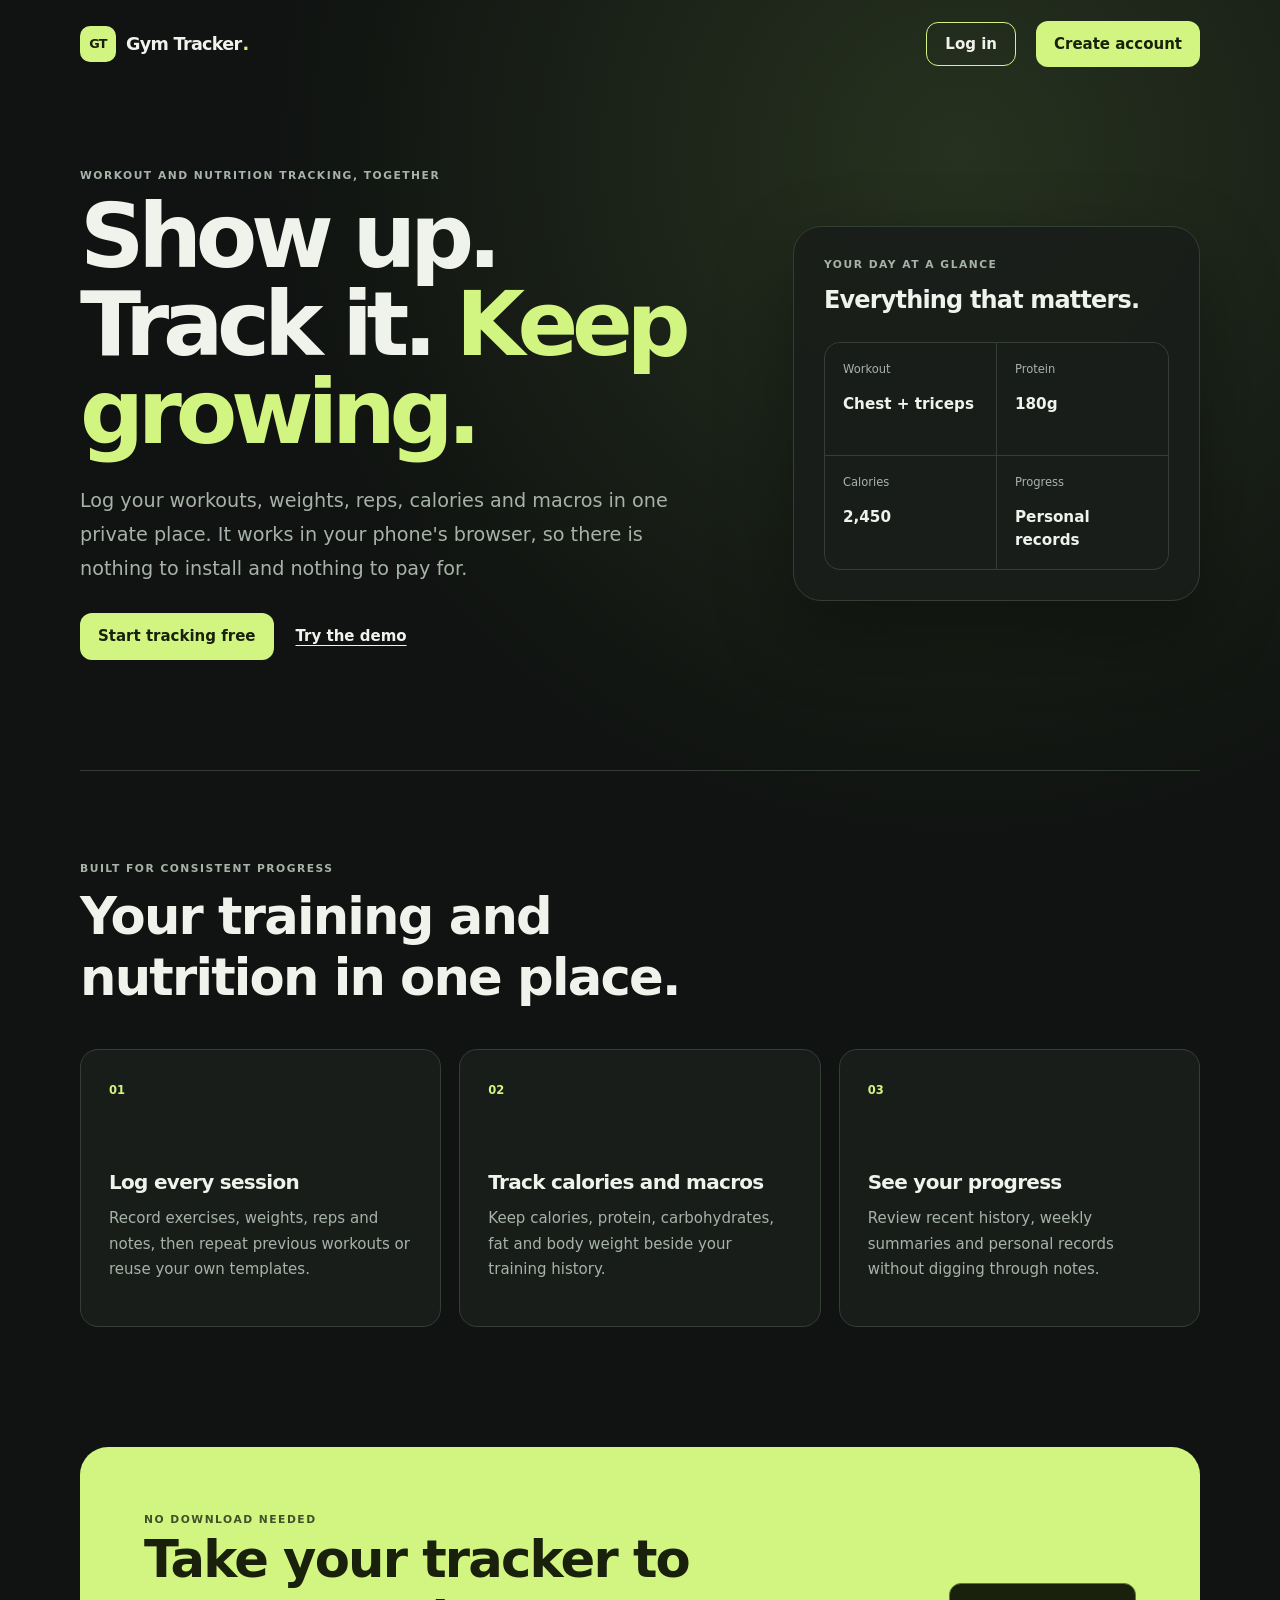
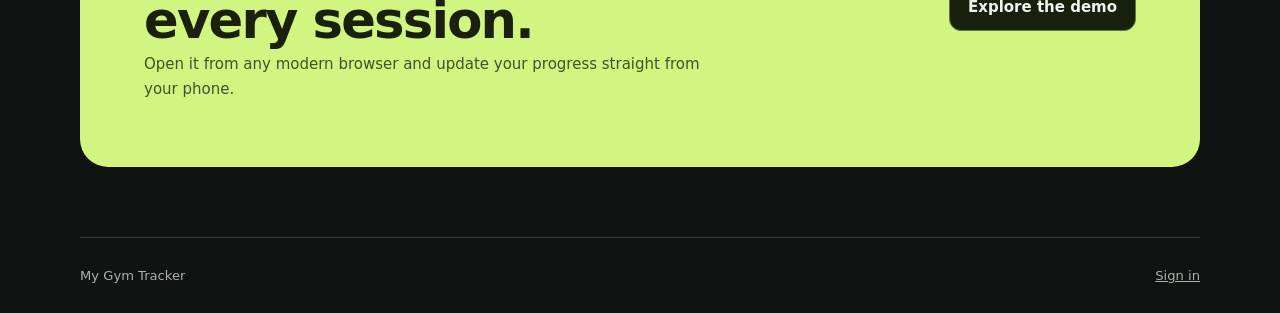
==== commit abd4bfb6: "Keep a visible login button on the mobile homepage" ====
--- a/src/main/resources/static/index.html
+++ b/src/main/resources/static/index.html
@@ -42,7 +42,7 @@
 <header class="landing-nav">
     <a class="brand" href="/" aria-label="My Gym Tracker home"><span class="brand-mark" aria-hidden="true">GT</span> Gym Tracker<span class="brand-dot" aria-hidden="true">.</span></a>
     <nav aria-label="Account links">
-        <a class="landing-sign-in" href="login.html">Sign in</a>
+        <a class="landing-sign-in" href="login.html">Log in</a>
         <a class="demo-link" href="login.html#register">Create account</a>
     </nav>
 </header>
--- a/src/main/resources/static/styles.css
+++ b/src/main/resources/static/styles.css
@@ -265,6 +265,8 @@
 .landing-nav { display: flex; align-items: center; justify-content: space-between; gap: 24px; min-height: 88px; }
 .landing-nav nav { display: flex; align-items: center; gap: 20px; }
 .landing-sign-in, .landing-secondary { color: var(--text); font-weight: 650; text-underline-offset: 4px; }
+.landing-sign-in { display: inline-flex; align-items: center; justify-content: center; min-height: 44px; padding: 10px 18px; border: 1px solid var(--accent); border-radius: 12px; text-decoration: none; white-space: nowrap; }
+.landing-sign-in:hover { background: var(--surface-light); }
 .landing-main { width: min(100% - 48px, 1120px); }
 .landing-hero { display: grid; grid-template-columns: minmax(0, 1.2fr) minmax(320px, .8fr); align-items: center; gap: clamp(48px, 8vw, 110px); min-height: 620px; padding-block: 80px; }
 .landing-hero h1 { max-width: 700px; font-size: clamp(3.2rem, 7vw, 6.4rem); line-height: .98; letter-spacing: -.07em; }
@@ -301,9 +303,9 @@
 }
 @media (max-width: 520px) {
     .landing-nav, .landing-main, .landing-footer { width: calc(100% - 32px); }
-    .landing-nav { min-height: 76px; }
-    .landing-nav nav { gap: 12px; }
-    .landing-nav .landing-sign-in { display: none; }
+    .landing-nav { min-height: 76px; flex-wrap: wrap; gap: 12px; padding-block: 16px; }
+    .landing-nav nav { gap: 12px; width: 100%; flex-wrap: wrap; }
+    .landing-nav nav > a { flex: 1 1 auto; min-height: 44px; }
     .landing-nav .demo-link { padding: 10px 13px; font-size: .8rem; }
     .landing-hero { gap: 42px; padding-block: 48px; }
     .landing-preview { padding: 20px; }
